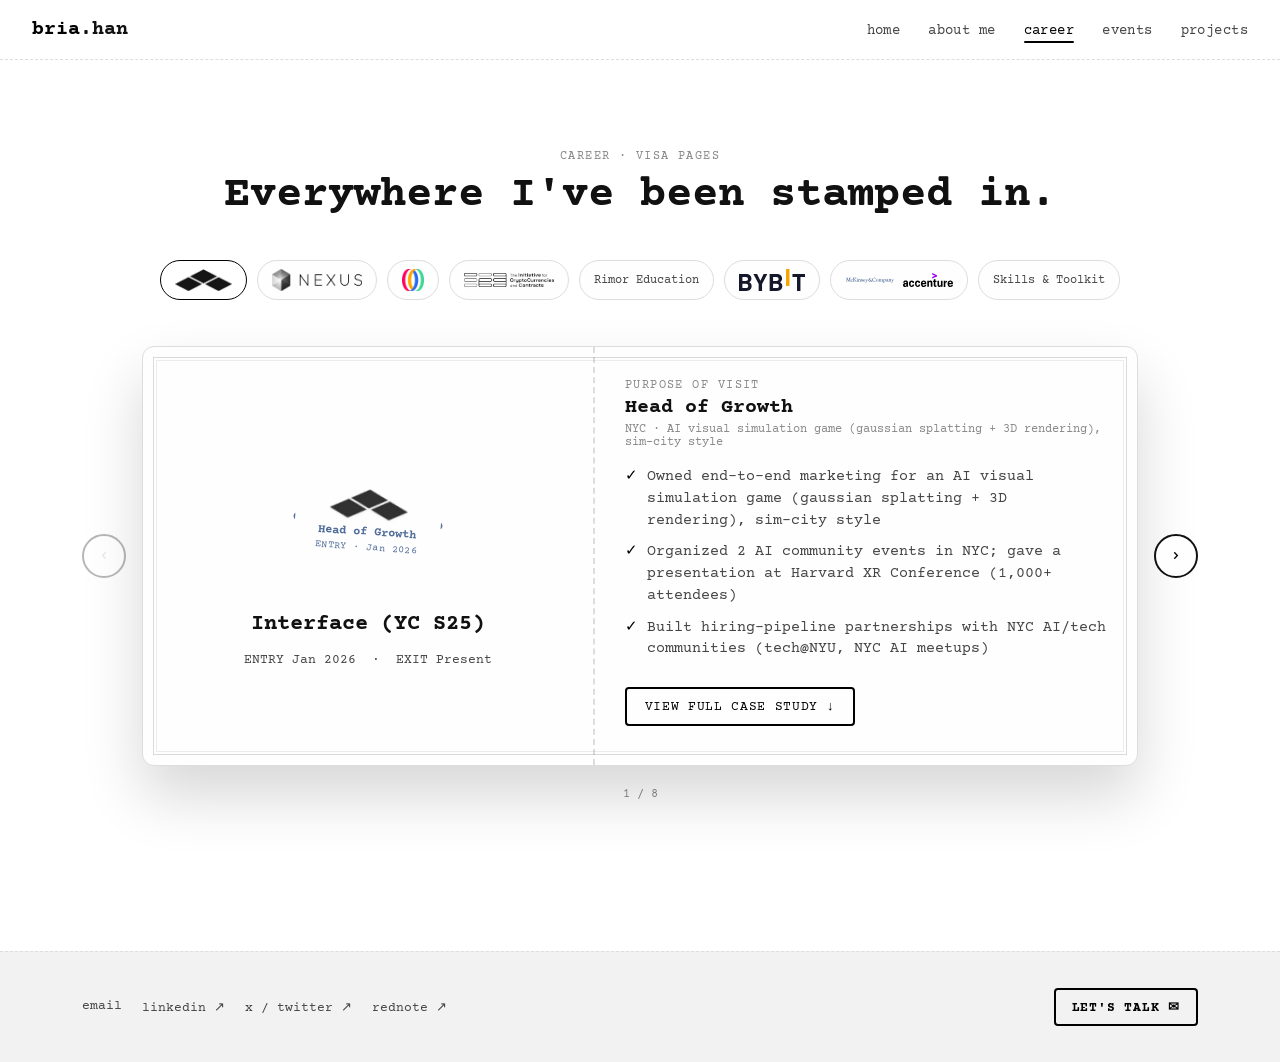
==== career.html @ 009199d5 "Reframe vibe-coding sentence on about-me page to sound more confident with AI" ====
<!doctype html>
<html lang="en">
<head>
<meta charset="UTF-8">
<meta name="viewport" content="width=device-width, initial-scale=1">
<title>Career — Bria Han</title>
<meta name="description" content="Every role, stamped like a visa page — flip through it like a real passport.">
<link rel="stylesheet" href="css/style.css?v=1786649597">
<link rel="stylesheet" href="css/career.css?v=1786649597">
</head>
<body>

<nav class="site-nav">
  <a href="index.html" class="logo">bria<span>.han</span></a>
  <button class="nav-toggle" aria-label="Toggle navigation" aria-expanded="false">☰ menu</button>
  <ul class="nav-links">
    <li><a href="index.html">home</a></li>
    <li><a href="life.html">about me</a></li>
    <li><a href="career.html" class="active">career</a></li>
    <li><a href="events.html">events</a></li>
    <li><a href="projects.html">projects</a></li>
  </ul>
</nav>

<main>
  <section>
    <div class="wrap">
      <div class="visa-header" data-reveal>
        <div class="label">career · visa pages</div>
        <h1>Everywhere I've been stamped in.</h1>
      </div>

      <div class="visa-toc" id="visaToc" data-reveal></div>

      <div class="visa-book" data-reveal>
        <button class="visa-arrow" id="prevBtn" aria-label="Previous role">‹</button>
        <div class="book-stage" id="bookStage">
          <div class="visa-spread passport-paper" id="visaSpread"></div>
        </div>
        <button class="visa-arrow" id="nextBtn" aria-label="Next role">›</button>
      </div>

      <div class="visa-progress" id="visaProgress"></div>
    </div>
  </section>
</main>

<footer class="site-footer" id="contact">
  <div class="footer-inner">
    <div class="footer-links">
      <a href="mailto:briahan12@gmail.com">email</a>
      <a href="https://www.linkedin.com/in/jia-bria-h-29113a12a/" target="_blank" rel="noopener">linkedin ↗</a>
      <a href="https://x.com/briwhoze" target="_blank" rel="noopener">x / twitter ↗</a>
      <a href="https://xhslink.cn/m/ABX12x1BnRb" target="_blank" rel="noopener">rednote ↗</a>
    </div>
    <a class="footer-cta" href="mailto:briahan12@gmail.com">let's talk ✉</a>
  </div>
</footer>

<script src="js/main.js?v=1786649597"></script>
<script src="js/career.js?v=1786649597"></script>
</body>
</html>
---- css/style.css ----
/* =========================================================
   PASSPORT PORTFOLIO — SHARED STYLES
   ========================================================= */

@import url('https://fonts.googleapis.com/css2?family=Courier+Prime:ital,wght@0,400;0,700;1,400&family=Caveat:wght@500;600;700&display=swap');

:root{
  --paper:        #ffffff;
  --paper-dark:   #f2f2f2;
  --paper-card:   #fefefe;
  --ink:          #111111;
  --ink-soft:     #444444;
  --muted:        #888888;
  --line:         #dddddd;

  --stamp-blue:   #000000;
  --stamp-green:  #000000;
  --stamp-red:    #000000;
  --stamp-mustard:#000000;

  /* stamp-only accent colors (passport stamps keep color; UI chrome stays b/w) */
  --stampc-blue:    #3a5a8c;
  --stampc-green:   #4f7a5c;
  --stampc-red:     #b5523a;
  --stampc-mustard: #b48a2e;
  --stampc-purple:  #6b4f8c;
  --stampc-teal:    #3a7a7a;
  --stampc-babyblue: #6fa8d8;
  --stampc-pink:      #d97fa3;

  --radius-sm: 6px;
  --radius-md: 12px;

  --font-display: 'Courier Prime', 'Courier New', Courier, monospace;
  --font-hand:    'Caveat', cursive;
  --font-mono:    'Courier Prime', 'Courier New', Courier, monospace;
  --font-body:    'Courier Prime', 'Courier New', Courier, monospace;
}

*, *::before, *::after{ box-sizing: border-box; }
html{ scroll-behavior: smooth; }

body{
  margin: 0;
  font-family: var(--font-body);
  color: var(--ink);
  background-color: var(--paper);
  -webkit-font-smoothing: antialiased;
  overflow-x: hidden;
}

img{ max-width: 100%; display:block; }
a{ color: inherit; text-decoration: none; }
button{ font-family: inherit; cursor: pointer; }

.wrap{
  max-width: 1180px;
  margin: 0 auto;
  padding: 0 32px;
}

/* ---------- headings / type helpers ---------- */
h1, h2, h3{ font-family: var(--font-display); margin: 0; }
.hand{ font-family: var(--font-mono); }
.mono{ font-family: var(--font-mono); letter-spacing: .02em; }
.label{
  font-family: var(--font-mono);
  font-size: 12px;
  letter-spacing: .12em;
  text-transform: uppercase;
  color: var(--muted);
}

/* ---------- NAV ---------- */
.site-nav{
  position: sticky;
  top: 0;
  z-index: 50;
  display: flex;
  align-items: center;
  justify-content: space-between;
  padding: 18px 32px;
  background: rgba(255,255,255,0.88);
  backdrop-filter: blur(6px);
  border-bottom: 1px dashed var(--line);
}
.site-nav .logo{
  font-family: var(--font-display);
  font-weight: 700;
  font-size: 20px;
  color: var(--stamp-green);
}
.site-nav .logo span{ color: var(--ink); }
.nav-links{
  display: flex;
  gap: 28px;
  list-style: none;
  margin: 0; padding: 0;
}
.nav-links a{
  font-family: var(--font-mono);
  font-size: 14px;
  letter-spacing: .03em;
  color: var(--ink-soft);
  position: relative;
  transition: color .2s ease;
}
.nav-links a:hover, .nav-links a.active{ color: var(--stamp-red); }
.nav-links a.active::after{
  content: '';
  position: absolute;
  left: 0; right: 0; bottom: -4px;
  height: 2px;
  background: var(--stamp-red);
  border-radius: 2px;
}
.nav-toggle{ display:none; }

@media (max-width: 720px){
  .nav-links{
    position: fixed;
    inset: 62px 0 auto 0;
    background: var(--paper);
    flex-direction: column;
    padding: 18px 32px 26px;
    border-bottom: 1px dashed var(--line);
    display: none;
    gap: 14px;
  }
  .nav-links.open{ display: flex; }
  .nav-toggle{
    display: block;
    background: none;
    border: 1px solid var(--ink);
    border-radius: var(--radius-sm);
    padding: 6px 10px;
    font-family: var(--font-mono);
  }
}

/* ---------- STAMP component ---------- */
.stamp{
  position: relative;
  display: flex;
  flex-direction: column;
  align-items: center;
  justify-content: center;
  text-align: center;
  padding: 14px 10px;
  border: 2px solid var(--c, var(--stamp-blue));
  color: var(--c, var(--stamp-blue));
  opacity: .88;
  background: transparent;
  transition: transform .25s ease, opacity .25s ease;
  user-select: none;
}
.stamp:hover{ transform: rotate(0deg) scale(1.05); opacity: 1; }
.stamp .stamp-title{ font-family: var(--font-mono); font-weight:700; font-size: 12px; line-height:1.25; word-break: break-word; max-width: 92%; }
.stamp .stamp-sub{ font-family: var(--font-mono); font-size: 10px; margin-top:2px; letter-spacing:.04em; }
.stamp .stamp-icon{ font-size: 20px; margin-bottom: 4px; }
.stamp .stamp-icon-img{
  width: 60px;
  height: 60px;
  object-fit: cover;
  border-radius: 50%;
  margin-bottom: 5px;
  box-shadow: 0 2px 5px rgba(0,0,0,0.2);
}
.stamp--tri .stamp-icon-img{ width: 46px; height: 46px; margin-bottom: 3px; }

/* stamps carrying a real photo icon read fine without the passport-stamp
   border/ring, so drop the frame for just those */
.stamp:has(.stamp-icon-img){
  border-color: transparent;
}

.stamp--circle{ width: 128px; height: 128px; border-radius: 50%; border-style: double; border-width: 4px; }
.stamp--hex{
  width: 140px; height: 130px;
  clip-path: polygon(25% 3%, 75% 3%, 100% 50%, 75% 97%, 25% 97%, 0% 50%);
  border-style: dashed;
}
.stamp--tri{
  width: 150px; height: 140px;
  clip-path: polygon(50% 4%, 96% 92%, 4% 92%);
  border-style: solid;
  padding-top: 34px;
}
.stamp--rect{
  width: 150px; height: 96px;
  border-radius: 4px;
  border-style: dotted;
  border-width: 3px;
}

.rot-1{ transform: rotate(-6deg); }
.rot-2{ transform: rotate(4deg); }
.rot-3{ transform: rotate(-2deg); }
.rot-4{ transform: rotate(7deg); }
.rot-5{ transform: rotate(-9deg); }

/* ---------- authentic passport-paper texture (shared by career + about) ---------- */
.passport-paper{
  position: relative;
  background-color: var(--paper-card);
  background-image:
    repeating-linear-gradient(115deg, rgba(0,0,0,0.035) 0px, rgba(0,0,0,0.035) 1px, transparent 1px, transparent 6px),
    repeating-linear-gradient(25deg, rgba(0,0,0,0.03) 0px, rgba(0,0,0,0.03) 1px, transparent 1px, transparent 6px);
}
.passport-paper::before{
  content: '';
  position: absolute;
  inset: 10px;
  border: 1px solid rgba(0,0,0,0.14);
  pointer-events: none;
}
.passport-paper::after{
  content: '';
  position: absolute;
  inset: 13px;
  border: 1px solid rgba(0,0,0,0.07);
  pointer-events: none;
}

/* ---------- card / tilt utility ---------- */
.tilt-card{
  background: var(--paper-card);
  border: 1px solid var(--line);
  box-shadow: 0 6px 18px rgba(0,0,0,0.08);
  transition: transform .25s ease, box-shadow .25s ease;
}
.tilt-card:hover{
  transform: translateY(-6px) rotate(0deg) !important;
  box-shadow: 0 16px 30px rgba(0,0,0,0.16);
  z-index: 5;
}

/* ---------- section rhythm ---------- */
section{ padding: 90px 0; }
.section-head{ text-align:center; margin-bottom: 54px; }
.section-head .label{ margin-bottom: 8px; }
.section-head h2{ font-size: clamp(28px, 4vw, 42px); }

/* ---------- SIMPLE SIGNATURE FOOTER ---------- */
.site-footer{
  margin-top: 60px;
  border-top: 1px dashed var(--line);
  background: var(--paper-dark);
}
.footer-inner{
  display: flex;
  flex-wrap: wrap;
  align-items: center;
  justify-content: space-between;
  gap: 18px;
  padding: 36px 32px;
  max-width: 1180px;
  margin: 0 auto;
}
.footer-links{ display:flex; gap: 20px; flex-wrap: wrap; }
.footer-links a{
  font-family: var(--font-mono);
  font-size: 13px;
  color: var(--ink-soft);
  border-bottom: 1px solid transparent;
  transition: border-color .2s ease, color .2s ease;
}
.footer-links a:hover{ color: var(--stamp-red); border-color: var(--stamp-red); }
.footer-cta{
  font-family: var(--font-mono);
  font-weight: 700;
  font-size: 13px;
  letter-spacing: .06em;
  text-transform: uppercase;
  color: var(--stamp-red);
  border: 2px solid var(--stamp-red);
  padding: 9px 16px;
  border-radius: 4px;
  transition: background .2s ease, color .2s ease;
}
.footer-cta:hover{ background: var(--stamp-red); color: var(--paper); }
.footer-signoff{
  text-align:center;
  font-family: var(--font-mono);
  font-size: 13px;
  color: var(--ink-soft);
  padding: 4px 0 28px;
}

/* ---------- perforated divider ---------- */
.perf-divider{
  height: 0;
  border-top: 2px dashed var(--line);
  margin: 0 32px;
}

/* ---------- utility ---------- */
.btn{
  display: inline-flex;
  align-items: center;
  gap: 8px;
  font-family: var(--font-mono);
  font-size: 13px;
  letter-spacing: .05em;
  text-transform: uppercase;
  border: 2px solid var(--ink);
  padding: 10px 18px;
  border-radius: 4px;
  background: transparent;
  transition: all .2s ease;
}
.btn:hover{ background: var(--ink); color: var(--paper); }
.btn--accent{ border-color: var(--stamp-red); color: var(--stamp-red); }
.btn--accent:hover{ background: var(--stamp-red); color: var(--paper); }

[data-reveal]{
  opacity: 0;
  transform: translateY(18px);
  transition: opacity .6s ease, transform .6s ease;
}
[data-reveal].is-visible{ opacity: 1; transform: translateY(0); }

.visually-hidden{
  position:absolute; width:1px; height:1px; overflow:hidden;
  clip:rect(0 0 0 0); white-space:nowrap;
}
---- css/career.css ----
/* ===================== CAREER / VISA PAGES ===================== */

.visa-header{ text-align:center; margin-bottom: 40px; }
.visa-header .label{ margin-bottom: 8px; }
.visa-header h1{ font-size: clamp(28px, 4.4vw, 44px); margin-bottom: 18px; }

.visa-toc{
  display:flex;
  flex-wrap: wrap;
  gap: 10px;
  justify-content:center;
  margin-bottom: 46px;
}
.visa-toc button{
  font-family: var(--font-mono);
  font-size: 12px;
  padding: 8px 14px;
  min-height: 40px;
  border-radius: 20px;
  border: 1.5px solid var(--line);
  background: var(--paper-card);
  color: var(--ink-soft);
  transition: all .2s ease;
  display: flex;
  align-items: center;
  justify-content: center;
}
.visa-toc button.active{
  border-color: var(--stamp-red);
  color: var(--stamp-red);
  background: #fff;
}
.toc-logo{ max-height: 22px; max-width: 90px; object-fit: contain; }
.toc-logo-pair{ display: flex; align-items: center; gap: 8px; }
.toc-logo-pair img{ max-height: 18px; max-width: 50px; object-fit: contain; }

.visa-book{
  display:flex;
  align-items:stretch;
  gap: 16px;
}
.visa-arrow{
  flex: none;
  width: 44px; height: 44px;
  align-self: center;
  border-radius: 50%;
  border: 2px solid var(--ink);
  background: var(--paper-card);
  font-size: 20px;
  display:flex; align-items:center; justify-content:center;
  transition: transform .15s ease, background .15s ease;
  z-index: 20;
}
.visa-arrow:hover{ background: var(--ink); color: var(--paper); }
.visa-arrow:disabled{ opacity: .3; pointer-events:none; }

/* the stage establishes the 3D space; spread + flip-leaf are stacked inside it */
.book-stage{
  flex: 1;
  position: relative;
  min-height: 420px;
  perspective: 2000px;
}

.visa-spread,
.flip-leaf{
  display: grid;
  grid-template-columns: 1fr 1.2fr;
  min-height: 420px;
  background: var(--paper-card);
  border: 1px solid var(--line);
  border-radius: var(--radius-md);
  box-shadow: 0 30px 60px rgba(0,0,0,0.16);
  overflow: hidden;
}
.visa-spread{
  position: relative; width: 100%; height: 100%;
  transition: transform .18s ease-out;
  will-change: transform;
}
.book-stage{ cursor: pointer; }
.book-stage.at-left-edge{ cursor: w-resize; }
.book-stage.at-right-edge{ cursor: e-resize; }

.flip-leaf{
  position: absolute;
  inset: 0;
  z-index: 15;
  transform-origin: left center;
  backface-visibility: hidden;
  pointer-events: none;
  will-change: transform, opacity;
}
.flip-leaf.flip-next{ animation: flipNext .62s cubic-bezier(.45,.05,.35,1) forwards; }
.flip-leaf.flip-prev{ animation: flipPrev .62s cubic-bezier(.45,.05,.35,1) forwards; }
@keyframes flipNext{
  0%{ transform: rotateY(0deg); box-shadow: 0 30px 60px rgba(0,0,0,0.16); }
  60%{ box-shadow: -20px 20px 50px rgba(0,0,0,0.3); }
  100%{ transform: rotateY(-178deg); }
}
@keyframes flipPrev{
  0%{ transform: rotateY(0deg); box-shadow: 0 30px 60px rgba(0,0,0,0.16); }
  60%{ box-shadow: 20px 20px 50px rgba(0,0,0,0.3); }
  100%{ transform: rotateY(178deg); }
}
@media (prefers-reduced-motion: reduce){
  .flip-leaf.flip-next, .flip-leaf.flip-prev{ animation-duration: .01s; }
}

.visa-page{ padding: 32px 30px; }
.visa-page--stamp{
  border-right: 2px dashed var(--line);
  display:flex; flex-direction:column; align-items:center; justify-content:center; text-align:center;
  gap: 16px;
}
.visa-page--stamp .stamp{ width:150px; height:150px; }
.stamp-logo{
  max-width: 62%;
  max-height: 42px;
  object-fit: contain;
  margin-bottom: 6px;
  filter: drop-shadow(0 1px 1px rgba(0,0,0,0.06));
}
.stamp-logo-pair{ display:flex; align-items:center; gap: 8px; margin-bottom: 6px; }
.stamp-logo-pair img{ max-width: 40px; max-height: 30px; object-fit: contain; }
.visa-page--stamp .visa-dates{ font-family: var(--font-mono); font-size: 13px; color: var(--ink-soft); }
.visa-page--stamp .visa-company{ font-family: var(--font-display); font-weight:700; font-size: 22px; }

.visa-page--detail .label{ margin-bottom: 4px; }
.visa-page--detail .visa-role{ font-size: 20px; font-family: var(--font-display); font-weight: 600; margin-bottom: 4px; }
.visa-sub-purpose{ font-family: var(--font-mono); font-size: 12px; color: var(--muted); margin-bottom: 18px; }
.visa-endorsements{ list-style:none; margin: 0 0 22px; padding: 0; display:flex; flex-direction:column; gap: 10px; }
.visa-endorsements li{
  font-size: 14.5px;
  color: var(--ink-soft);
  padding-left: 22px;
  position: relative;
  line-height:1.5;
}
.visa-endorsements li::before{
  content: '✓';
  position:absolute; left:0; top:0;
  color: var(--stamp-green);
  font-family: var(--font-mono);
}

.case-toggle{ margin-top: 4px; }

.case-study{
  max-height: 0;
  overflow: hidden;
  transition: max-height .45s ease;
}
.case-study.open{ max-height: 900px; }
.case-study-inner{ padding-top: 20px; border-top: 1px dashed var(--line); margin-top: 20px; display:grid; gap:14px; }
.case-block .label{ margin-bottom:4px; }
.case-block p{ margin: 0; font-size: 14.5px; line-height:1.6; color: var(--ink-soft); }

.visa-progress{
  text-align:center;
  margin-top: 22px;
  font-family: var(--font-mono);
  font-size: 12px;
  color: var(--muted);
}

@media (max-width: 760px){
  .visa-spread, .flip-leaf{ grid-template-columns: 1fr; }
  .visa-page--stamp{ border-right:none; border-bottom: 2px dashed var(--line); padding: 26px 24px; }
  .visa-book{ gap: 8px; }
  .visa-arrow{ width: 36px; height:36px; }
}

/* ---- skills spread (merged from the old standalone skills page) ---- */
.visa-page--skills{ display:flex; flex-direction:column; gap: 22px; }
.skills-funnel{ display:flex; flex-direction:column; gap: 8px; }
.skills-row{ display:flex; align-items:center; gap: 12px; }
.skills-row .sk-label{
  flex: none; width: 92px;
  font-family: var(--font-mono); font-size: 10px; font-weight:700;
  color: var(--paper); text-align:center;
  padding: 6px 4px; border-radius: 3px;
  text-transform: uppercase; letter-spacing: .04em;
}
.skills-row .sk-tags{ display:flex; flex-wrap:wrap; gap: 6px; }
.skills-row .sk-tags span{
  font-family: var(--font-mono); font-size: 10.5px; color: var(--ink-soft);
  border: 1px solid var(--line); background: var(--paper); border-radius: 14px;
  padding: 3px 9px;
}
.skills-tools{ display:flex; flex-wrap:wrap; gap: 8px; }
.skills-tools span{
  font-family: var(--font-mono); font-size: 11px; color: var(--ink);
  border: 1.5px solid var(--ink); border-radius: 5px; padding: 5px 11px;
}
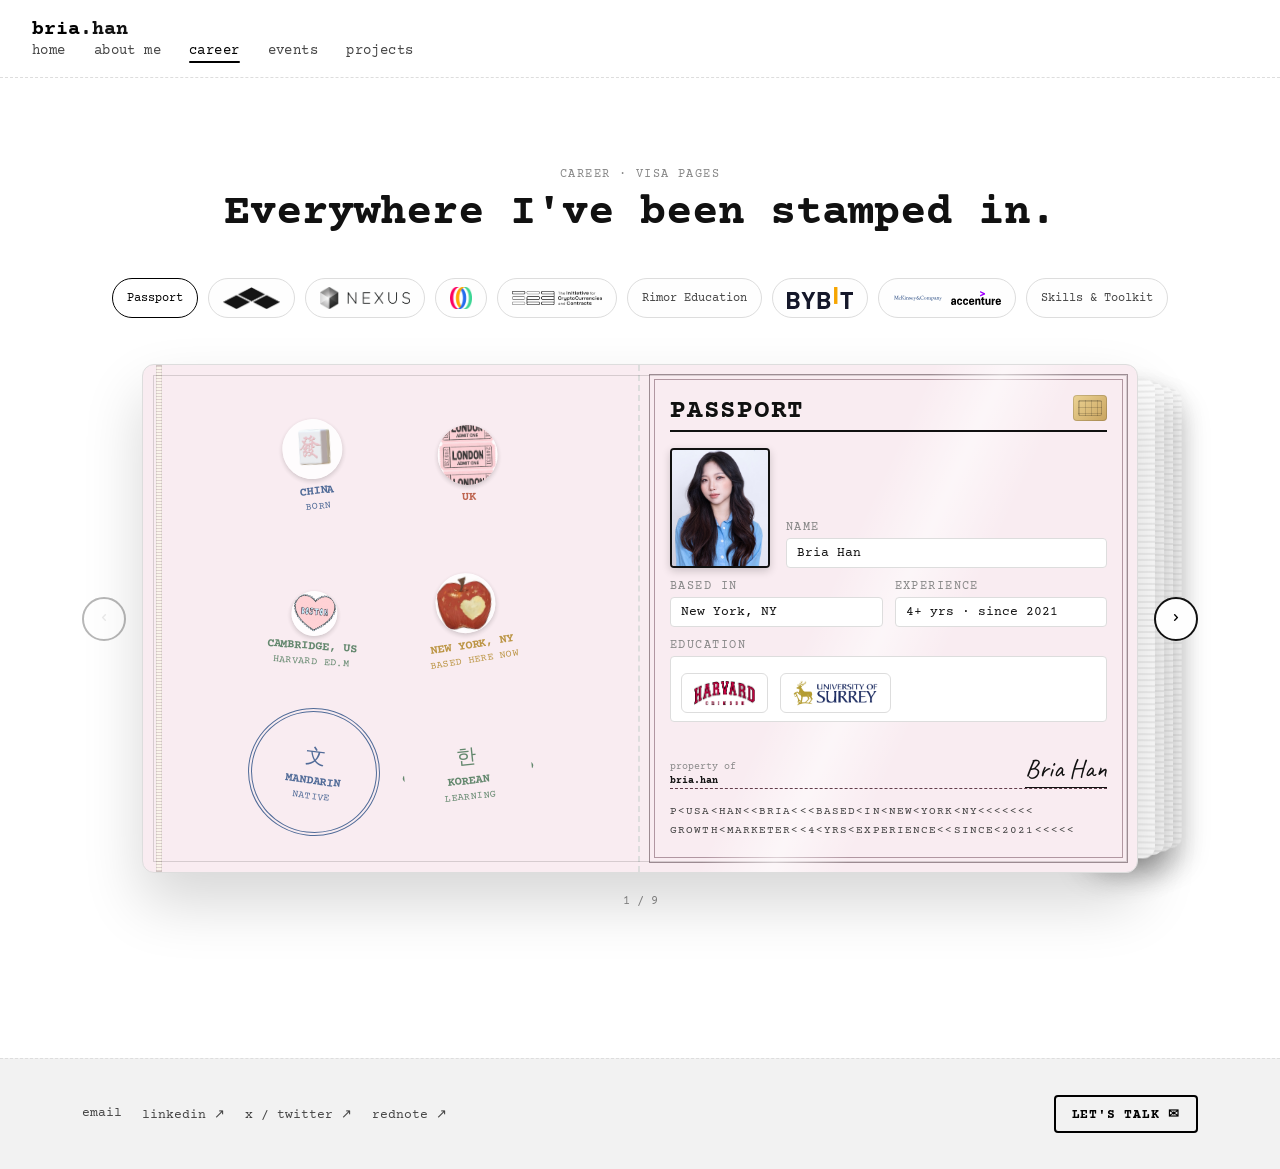
==== commit 4c54c87b: "Rework career page: new pink passport as book page 1, GSAP-driven page flip with peeking page-stack," ====
--- a/career.html
+++ b/career.html
@@ -5,12 +5,13 @@
 <meta name="viewport" content="width=device-width, initial-scale=1">
 <title>Career — Bria Han</title>
 <meta name="description" content="Every role, stamped like a visa page — flip through it like a real passport.">
-<link rel="stylesheet" href="css/style.css?v=1786649597">
-<link rel="stylesheet" href="css/career.css?v=1786649597">
+<link rel="stylesheet" href="css/style.css?v=1788331690">
+<link rel="stylesheet" href="css/career.css?v=1788406706">
 </head>
 <body>
 
 <nav class="site-nav">
+<div class="nav-inner">
   <a href="index.html" class="logo">bria<span>.han</span></a>
   <button class="nav-toggle" aria-label="Toggle navigation" aria-expanded="false">☰ menu</button>
   <ul class="nav-links">
@@ -20,6 +21,7 @@
     <li><a href="events.html">events</a></li>
     <li><a href="projects.html">projects</a></li>
   </ul>
+</div>
 </nav>
 
 <main>
@@ -35,6 +37,8 @@
       <div class="visa-book" data-reveal>
         <button class="visa-arrow" id="prevBtn" aria-label="Previous role">‹</button>
         <div class="book-stage" id="bookStage">
+          <div class="book-stack book-stack--left" id="bookStackLeft" aria-hidden="true"></div>
+          <div class="book-stack book-stack--right" id="bookStackRight" aria-hidden="true"></div>
           <div class="visa-spread passport-paper" id="visaSpread"></div>
         </div>
         <button class="visa-arrow" id="nextBtn" aria-label="Next role">›</button>
@@ -57,7 +61,8 @@
   </div>
 </footer>
 
-<script src="js/main.js?v=1786649597"></script>
-<script src="js/career.js?v=1786649597"></script>
+<script src="https://cdn.jsdelivr.net/npm/gsap@3/dist/gsap.min.js"></script>
+<script src="js/main.js?v=1788331690"></script>
+<script src="js/career.js?v=1788406557"></script>
 </body>
 </html>
--- a/css/career.css
+++ b/css/career.css
@@ -62,8 +62,48 @@
   perspective: 2000px;
 }
 
+/* the rest of the book — pages you've already read (left) and pages still
+   to come (right), each just barely peeking out from behind the open
+   spread, fanned back into the distance. Click one to jump straight to it. */
+.book-stack{
+  position: absolute;
+  top: 3%;
+  bottom: 3%;
+  width: 70px;
+  transform-style: preserve-3d;
+  pointer-events: none;
+}
+.book-stack--right{ right: -16px; }
+.book-stack--left{ left: -16px; }
+.book-stack-page{
+  position: absolute;
+  inset: 0;
+  border-radius: var(--radius-md);
+  background:
+    repeating-linear-gradient(180deg, rgba(0,0,0,0.06) 0 2px, transparent 2px 6px),
+    var(--paper-card);
+  box-shadow: 0 16px 32px rgba(0,0,0,0.16);
+  pointer-events: auto;
+  cursor: pointer;
+  transition: transform .3s ease;
+}
+.book-stack--right .book-stack-page{
+  border-left: 5px solid var(--c, var(--line));
+  transform: translateX(calc(var(--i) * 17px)) translateZ(calc(var(--i) * -30px)) rotateY(-9deg);
+}
+.book-stack--left .book-stack-page{
+  border-right: 5px solid var(--c, var(--line));
+  transform: translateX(calc(var(--i) * -17px)) translateZ(calc(var(--i) * -30px)) rotateY(9deg);
+}
+.book-stack--right .book-stack-page:hover{ transform: translateX(calc(var(--i) * 17px + 6px)) translateZ(calc(var(--i) * -30px)) rotateY(-13deg); }
+.book-stack--left .book-stack-page:hover{ transform: translateX(calc(var(--i) * -17px - 6px)) translateZ(calc(var(--i) * -30px)) rotateY(13deg); }
+@media (max-width: 760px){
+  .book-stack{ display: none; }
+}
+
 .visa-spread,
 .flip-leaf{
+  position: relative;
   display: grid;
   grid-template-columns: 1fr 1.2fr;
   min-height: 420px;
@@ -73,6 +113,16 @@
   box-shadow: 0 30px 60px rgba(0,0,0,0.16);
   overflow: hidden;
 }
+/* the fore-edge — a sliver of many thin bound pages, the detail that
+   sells "this is one page of a whole book," not a single flat card */
+.visa-spread::after{
+  content: '';
+  position: absolute;
+  right: 0; top: 0; bottom: 0;
+  width: 6px;
+  background: repeating-linear-gradient(180deg, rgba(120,100,70,0.2) 0 1.5px, rgba(250,245,235,0.95) 1.5px 3px);
+  pointer-events: none;
+}
 .visa-spread{
   position: relative; width: 100%; height: 100%;
   transition: transform .18s ease-out;
@@ -86,25 +136,42 @@
   position: absolute;
   inset: 0;
   z-index: 15;
-  transform-origin: left center;
+  /* pivot at the spine (the boundary between the 1fr/1.2fr page columns),
+     not the outer edge — a real page turns from the binding, not the cover edge */
+  transform-origin: 45.45% center;
+  transform-style: preserve-3d;
   backface-visibility: hidden;
   pointer-events: none;
-  will-change: transform, opacity;
-}
-.flip-leaf.flip-next{ animation: flipNext .62s cubic-bezier(.45,.05,.35,1) forwards; }
-.flip-leaf.flip-prev{ animation: flipPrev .62s cubic-bezier(.45,.05,.35,1) forwards; }
-@keyframes flipNext{
-  0%{ transform: rotateY(0deg); box-shadow: 0 30px 60px rgba(0,0,0,0.16); }
-  60%{ box-shadow: -20px 20px 50px rgba(0,0,0,0.3); }
-  100%{ transform: rotateY(-178deg); }
-}
-@keyframes flipPrev{
-  0%{ transform: rotateY(0deg); box-shadow: 0 30px 60px rgba(0,0,0,0.16); }
-  60%{ box-shadow: 20px 20px 50px rgba(0,0,0,0.3); }
-  100%{ transform: rotateY(178deg); }
-}
-@media (prefers-reduced-motion: reduce){
-  .flip-leaf.flip-next, .flip-leaf.flip-prev{ animation-duration: .01s; }
+  will-change: transform, box-shadow;
+  box-shadow: 0 30px 60px rgba(0,0,0,0.16);
+}
+/* a soft shading overlay GSAP fades in/out over the course of the flip —
+   the "light catching the paper as it curls" cue, timed against the actual
+   rotation progress rather than a fixed-duration CSS keyframe. A real
+   element (not ::after) since GSAP can't animate pseudo-elements directly. */
+.flip-leaf-glow{
+  position: absolute;
+  inset: 0;
+  pointer-events: none;
+  opacity: 0;
+}
+.flip-leaf-glow--next{
+  background: linear-gradient(90deg, transparent 20%, rgba(0,0,0,0.4) 55%, rgba(255,255,255,0.25) 75%, transparent 100%);
+}
+.flip-leaf-glow--prev{
+  background: linear-gradient(270deg, transparent 20%, rgba(0,0,0,0.4) 55%, rgba(255,255,255,0.25) 75%, transparent 100%);
+}
+/* the blank back of the page — pre-rotated 180°, so it only becomes visible
+   once the leaf has turned past vertical, instead of the page just vanishing
+   mid-flip (backface-visibility:hidden on the front content above) */
+.flip-leaf-back{
+  position: absolute;
+  inset: 0;
+  background: var(--paper-card);
+  border-radius: var(--radius-md);
+  box-shadow: inset 0 0 0 1px var(--line);
+  backface-visibility: hidden;
+  transform: rotateY(180deg);
 }
 
 .visa-page{ padding: 32px 30px; }
@@ -125,6 +192,184 @@
 .stamp-logo-pair img{ max-width: 40px; max-height: 30px; object-fit: contain; }
 .visa-page--stamp .visa-dates{ font-family: var(--font-mono); font-size: 13px; color: var(--ink-soft); }
 .visa-page--stamp .visa-company{ font-family: var(--font-display); font-weight:700; font-size: 22px; }
+
+/* ---------- page 1: the passport bio-data spread, pink paper ---------- */
+.visa-spread.is-passport-page,
+.flip-leaf.is-passport-page{
+  background-color: color-mix(in srgb, var(--stampc-pink) 14%, var(--paper-card));
+  /* a real passport's two facing leaves are the same physical size — the
+     1fr/1.2fr split elsewhere is tuned for text-heavy role pages, not this one */
+  grid-template-columns: 1fr 1fr;
+}
+.visa-page--passport-stamps{
+  border-right: 2px dashed var(--line);
+  display: flex; flex-wrap: wrap; align-items: center; justify-content: center;
+  gap: 18px 22px;
+}
+.visa-page--passport-stamps .stamp{ width: 132px; height: 128px; }
+
+.visa-page--passport-id{
+  position: relative;
+  display: flex;
+  flex-direction: column;
+  overflow: hidden;
+  isolation: isolate;
+}
+/* fine security-print dot pattern — the "this is an official document" cue */
+.visa-page--passport-id::before{
+  content: '';
+  position: absolute;
+  inset: 14px;
+  border: 1px solid color-mix(in srgb, var(--stampc-pink) 45%, var(--ink));
+  outline: 1px solid color-mix(in srgb, var(--stampc-pink) 25%, var(--ink));
+  outline-offset: 4px;
+  background-image: radial-gradient(color-mix(in srgb, var(--stampc-pink) 35%, var(--ink)) .5px, transparent .5px);
+  background-size: 8px 8px;
+  background-position: -4px -4px;
+  opacity: .5;
+  pointer-events: none;
+  z-index: -1;
+}
+/* a laminate sheen sweeping across the page, like light catching plastic */
+.visa-page--passport-id::after{
+  content: '';
+  position: absolute;
+  inset: 0;
+  background: linear-gradient(115deg, transparent 40%, rgba(255,255,255,0.55) 50%, transparent 60%);
+  pointer-events: none;
+  z-index: -1;
+}
+.passport-chip{
+  position: absolute;
+  top: 30px; right: 30px;
+  width: 34px; height: 26px;
+  border-radius: 4px;
+  background: linear-gradient(135deg, #ecd394 0%, #c9a45f 100%);
+  box-shadow: inset 0 0 0 1px rgba(0,0,0,0.15);
+}
+.passport-chip::before{
+  content: '';
+  position: absolute;
+  inset: 5px;
+  border: 1px solid rgba(0,0,0,0.2);
+  border-radius: 2px;
+  background-image:
+    linear-gradient(rgba(0,0,0,0.15) 1px, transparent 1px),
+    linear-gradient(90deg, rgba(0,0,0,0.15) 1px, transparent 1px);
+  background-size: 6px 6px;
+}
+.passport-id-title{
+  font-family: var(--font-display);
+  font-weight: 800;
+  font-size: 26px;
+  letter-spacing: .03em;
+  text-transform: uppercase;
+  text-shadow: 0 1px 0 rgba(255,255,255,0.6);
+  border-bottom: 2px solid var(--ink);
+  display: inline-block;
+  padding-bottom: 4px;
+  margin-bottom: 16px;
+}
+.passport-id-head{ display: flex; gap: 16px; align-items: flex-start; margin-bottom: 12px; }
+.passport-id-head .passport-field{ flex: 1; margin-bottom: 0; align-self: flex-end; }
+.passport-id-photo{
+  flex: none;
+  width: 100px; height: 120px;
+  border-radius: 4px;
+  border: 2px solid var(--ink);
+  box-shadow: 0 3px 8px rgba(0,0,0,0.18);
+  overflow: hidden;
+}
+.passport-id-photo img{ width: 100%; height: 100%; object-fit: cover; }
+.passport-mrz{
+  margin-top: auto;
+  padding-top: 14px;
+  border-top: 1px dashed color-mix(in srgb, var(--stampc-pink) 40%, var(--ink));
+  font-family: var(--font-mono);
+  font-size: 11px;
+  letter-spacing: .1em;
+  color: var(--ink-soft);
+  line-height: 1.7;
+  word-break: break-all;
+}
+.passport-field{ margin-bottom: 12px; }
+.passport-field .label{ margin-bottom: 4px; }
+.passport-box{
+  background: #fff;
+  border: 1px solid var(--line);
+  border-radius: 4px;
+  padding: 7px 10px;
+  font-family: var(--font-mono);
+  font-size: 13px;
+  color: var(--ink);
+}
+.passport-field-row{ display: flex; gap: 12px; }
+.passport-field-row .passport-field{ flex: 1; margin-bottom: 12px; }
+.passport-box--edu{ padding: 8px 10px; }
+.edu-logos{ display: flex; gap: 12px; margin-top: 8px; flex-wrap: wrap; align-items: center; }
+.edu-logo-item{
+  position: relative;
+  height: 40px;
+  border-radius: 6px;
+  background: #fff;
+  border: 1px solid var(--line);
+  display: flex; align-items: center; justify-content: center;
+  padding: 6px 12px;
+  cursor: default;
+}
+.edu-logo-item img{ height: 100%; width: auto; max-width: 140px; object-fit: contain; display: block; }
+.edu-text-logo{
+  font-family: var(--font-display);
+  font-weight: 800;
+  font-size: 14px;
+  letter-spacing: .02em;
+  white-space: nowrap;
+}
+.edu-degree{
+  position: absolute;
+  bottom: 120%;
+  left: 50%;
+  transform: translateX(-50%) translateY(4px);
+  background: var(--ink);
+  color: var(--paper);
+  font-family: var(--font-mono);
+  font-size: 10.5px;
+  padding: 6px 10px;
+  border-radius: 6px;
+  white-space: nowrap;
+  opacity: 0;
+  pointer-events: none;
+  transition: opacity .2s ease, transform .2s ease;
+  z-index: 5;
+}
+.edu-logo-item:hover .edu-degree{
+  opacity: 1;
+  transform: translateX(-50%) translateY(0);
+}
+.passport-signature-row{
+  margin-top: 18px;
+  display: flex;
+  align-items: flex-end;
+  justify-content: space-between;
+  gap: 16px;
+}
+.passport-property{
+  font-family: var(--font-mono);
+  font-size: 10px;
+  color: var(--muted);
+  line-height: 1.4;
+}
+.passport-property strong{ color: var(--ink); font-family: var(--font-display); }
+.passport-signature{
+  font-family: var(--font-hand);
+  font-size: 26px;
+  color: var(--ink);
+  border-bottom: 1px solid var(--ink);
+  padding-bottom: 2px;
+}
+@media (max-width: 760px){
+  .visa-page--passport-stamps{ border-right: none; border-bottom: 2px dashed var(--line); }
+}
 
 .visa-page--detail .label{ margin-bottom: 4px; }
 .visa-page--detail .visa-role{ font-size: 20px; font-family: var(--font-display); font-weight: 600; margin-bottom: 4px; }
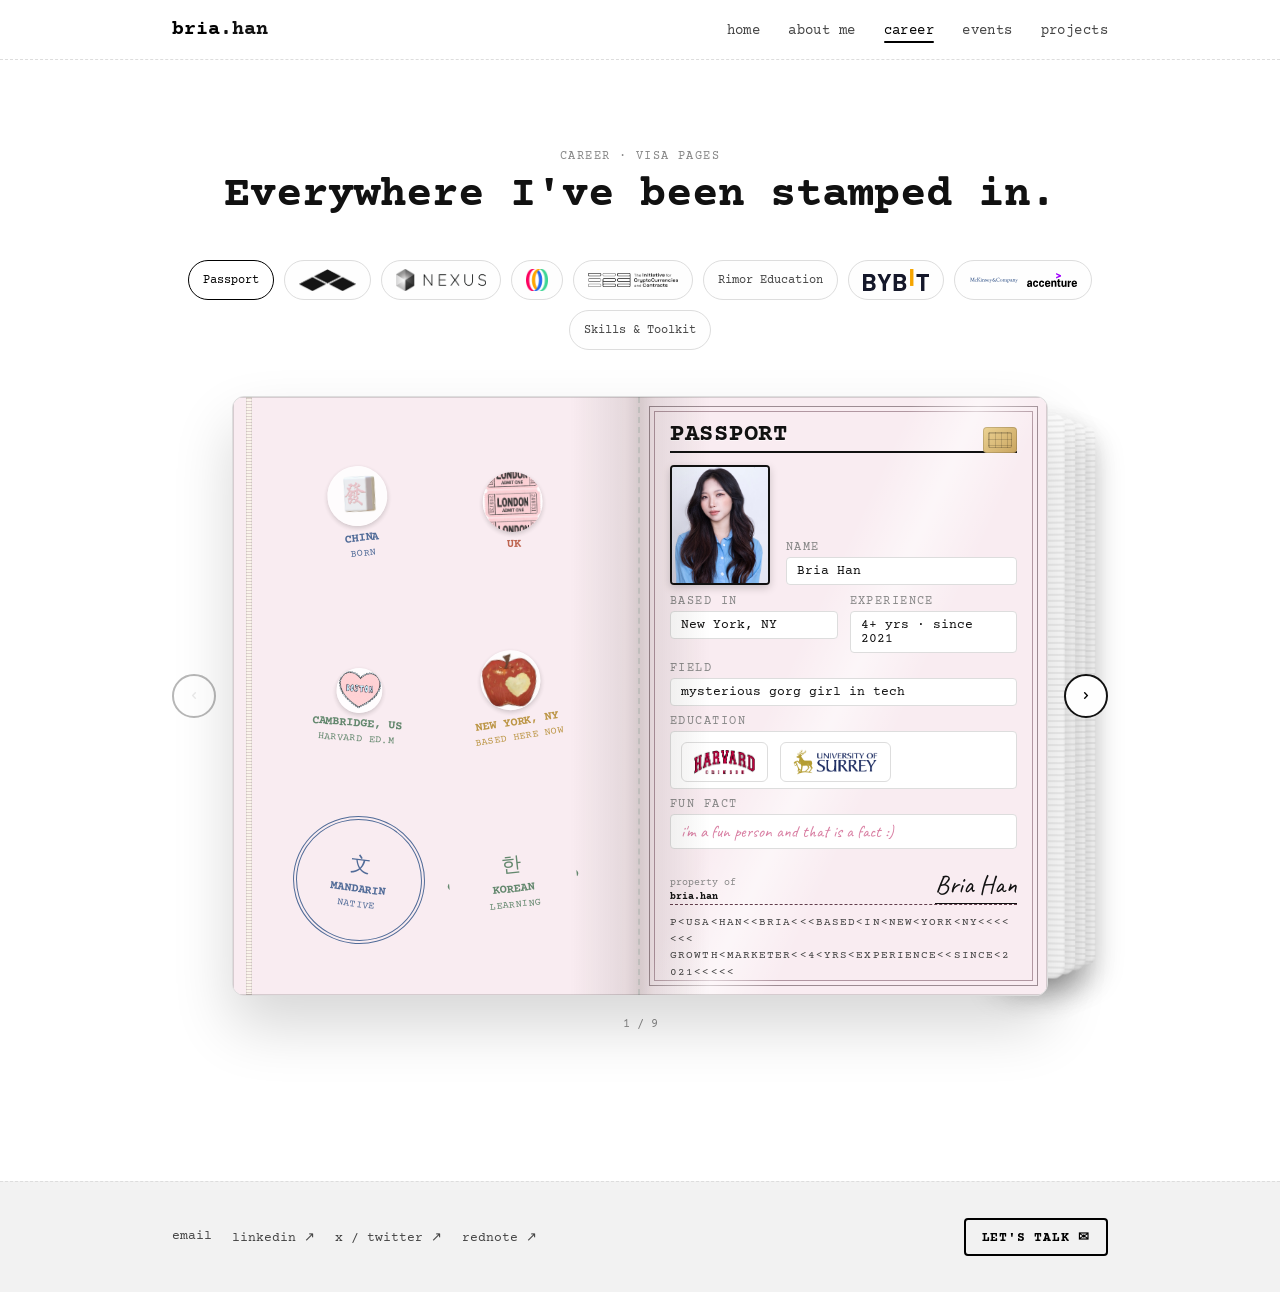
==== commit e529133d: "Consolidate recent site work: passport polish, folder/box/nav cleanup, dead code removal - Career: p" ====
--- a/career.html
+++ b/career.html
@@ -6,7 +6,7 @@
 <title>Career — Bria Han</title>
 <meta name="description" content="Every role, stamped like a visa page — flip through it like a real passport.">
 <link rel="stylesheet" href="css/style.css?v=1788331690">
-<link rel="stylesheet" href="css/career.css?v=1788406706">
+<link rel="stylesheet" href="css/career.css?v=1788986525">
 </head>
 <body>
 
@@ -63,6 +63,6 @@
 
 <script src="https://cdn.jsdelivr.net/npm/gsap@3/dist/gsap.min.js"></script>
 <script src="js/main.js?v=1788331690"></script>
-<script src="js/career.js?v=1788406557"></script>
+<script src="js/career.js?v=1788986160"></script>
 </body>
 </html>
--- a/css/style.css
+++ b/css/style.css
@@ -54,7 +54,7 @@
 button{ font-family: inherit; cursor: pointer; }
 
 .wrap{
-  max-width: 1180px;
+  max-width: 1000px;
   margin: 0 auto;
   padding: 0 32px;
 }
@@ -76,13 +76,20 @@
   position: sticky;
   top: 0;
   z-index: 50;
+  background: rgba(255,255,255,0.88);
+  backdrop-filter: blur(6px);
+  border-bottom: 1px dashed var(--line);
+}
+/* bar itself stays full-bleed; its content lines up with the same
+   centered column as everything else so the nav doesn't read as wider
+   than the page beneath it */
+.nav-inner{
+  max-width: 1000px;
+  margin: 0 auto;
   display: flex;
   align-items: center;
   justify-content: space-between;
   padding: 18px 32px;
-  background: rgba(255,255,255,0.88);
-  backdrop-filter: blur(6px);
-  border-bottom: 1px dashed var(--line);
 }
 .site-nav .logo{
   font-family: var(--font-display);
@@ -153,8 +160,35 @@
   background: transparent;
   transition: transform .25s ease, opacity .25s ease;
   user-select: none;
+  cursor: pointer;
 }
 .stamp:hover{ transform: rotate(0deg) scale(1.05); opacity: 1; }
+
+.stamp-tip{
+  position: absolute;
+  transform: translate(-50%, -100%);
+  background: var(--ink);
+  color: var(--paper);
+  font-family: var(--font-mono);
+  font-size: 12px;
+  line-height: 1.45;
+  padding: 9px 13px;
+  border-radius: 8px;
+  max-width: 220px;
+  text-align: center;
+  z-index: 60;
+  pointer-events: none;
+  box-shadow: 0 10px 24px rgba(0,0,0,0.28);
+}
+.stamp-tip::after{
+  content: '';
+  position: absolute;
+  top: 100%;
+  left: 50%;
+  transform: translateX(-50%);
+  border: 6px solid transparent;
+  border-top-color: var(--ink);
+}
 .stamp .stamp-title{ font-family: var(--font-mono); font-weight:700; font-size: 12px; line-height:1.25; word-break: break-word; max-width: 92%; }
 .stamp .stamp-sub{ font-family: var(--font-mono); font-size: 10px; margin-top:2px; letter-spacing:.04em; }
 .stamp .stamp-icon{ font-size: 20px; margin-bottom: 4px; }
@@ -254,7 +288,7 @@
   justify-content: space-between;
   gap: 18px;
   padding: 36px 32px;
-  max-width: 1180px;
+  max-width: 1000px;
   margin: 0 auto;
 }
 .footer-links{ display:flex; gap: 20px; flex-wrap: wrap; }
--- a/css/career.css
+++ b/css/career.css
@@ -82,7 +82,13 @@
   background:
     repeating-linear-gradient(180deg, rgba(0,0,0,0.06) 0 2px, transparent 2px 6px),
     var(--paper-card);
-  box-shadow: 0 16px 32px rgba(0,0,0,0.16);
+  /* real page-cut edges catch light along the top and sit in shadow along
+     the bottom — without this each sliver reads as a flat swatch, not a
+     stack of actual paper with thickness */
+  box-shadow:
+    0 16px 32px rgba(0,0,0,0.16),
+    inset 0 1px 0 rgba(255,255,255,0.8),
+    inset 0 -3px 4px -2px rgba(0,0,0,0.18);
   pointer-events: auto;
   cursor: pointer;
   transition: transform .3s ease;
@@ -101,21 +107,39 @@
   .book-stack{ display: none; }
 }
 
-.visa-spread,
-.flip-leaf{
+.visa-spread{
   position: relative;
   display: grid;
   grid-template-columns: 1fr 1.2fr;
-  min-height: 420px;
+  /* every real page in a book is the same physical size regardless of how
+     much is printed on it — a fixed height (not min-height) is what makes
+     that true here too. 600px comfortably fits the busiest page (the
+     passport bio-data spread, now carrying a couple of extra fields);
+     shorter pages just carry natural whitespace below their content,
+     exactly like a real page would. */
+  height: 600px;
+  width: 100%;
   background: var(--paper-card);
   border: 1px solid var(--line);
   border-radius: var(--radius-md);
   box-shadow: 0 30px 60px rgba(0,0,0,0.16);
   overflow: hidden;
+  transition: transform .18s ease-out;
+  will-change: transform;
+}
+.visa-page--detail,
+.visa-page--skills,
+.visa-page--passport-id{
+  /* a safety net, not the primary fix — if any single entry's content
+     ever runs long, it scrolls inside its own fixed-size page instead of
+     silently growing the whole book again */
+  max-height: 600px;
+  overflow-y: auto;
 }
 /* the fore-edge — a sliver of many thin bound pages, the detail that
    sells "this is one page of a whole book," not a single flat card */
-.visa-spread::after{
+.visa-spread::after,
+.flip-leaf::after{
   content: '';
   position: absolute;
   right: 0; top: 0; bottom: 0;
@@ -123,27 +147,68 @@
   background: repeating-linear-gradient(180deg, rgba(120,100,70,0.2) 0 1.5px, rgba(250,245,235,0.95) 1.5px 3px);
   pointer-events: none;
 }
-.visa-spread{
-  position: relative; width: 100%; height: 100%;
-  transition: transform .18s ease-out;
-  will-change: transform;
+/* the spine — a real open book isn't flat; the paper bows away from the
+   binding, so the gutter reads as a soft valley, darkest right at the
+   fold and easing out on both sides. Present at rest on the static
+   spread; the turning leaf below gets its own one-sided version. */
+.visa-spread::before{
+  content: '';
+  position: absolute;
+  inset: 0;
+  z-index: 6;
+  pointer-events: none;
+  background: linear-gradient(90deg,
+    transparent calc(45.45% - 70px),
+    rgba(30,20,10,0.09) calc(45.45% - 14px),
+    rgba(30,20,10,0.16) 45.45%,
+    rgba(30,20,10,0.09) calc(45.45% + 14px),
+    transparent calc(45.45% + 70px)
+  );
+}
+.visa-spread.is-passport-page::before{
+  background: linear-gradient(90deg,
+    transparent calc(50% - 70px),
+    rgba(30,20,10,0.09) calc(50% - 14px),
+    rgba(30,20,10,0.16) 50%,
+    rgba(30,20,10,0.09) calc(50% + 14px),
+    transparent calc(50% + 70px)
+  );
 }
 .book-stage{ cursor: pointer; }
 .book-stage.at-left-edge{ cursor: w-resize; }
 .book-stage.at-right-edge{ cursor: e-resize; }
 
+/* the flipping leaf is now only the RIGHT page — a real book's left page
+   never moves when you turn forward, so the left page just sits there
+   and its content updates underneath while only the right one turns.
+   Size/position are set inline in JS to match the real right page's rect
+   exactly; the leaf's own left edge is therefore always the true spine,
+   so it can pivot at a flat 0% with no per-page-type origin math needed. */
 .flip-leaf{
   position: absolute;
-  inset: 0;
   z-index: 15;
-  /* pivot at the spine (the boundary between the 1fr/1.2fr page columns),
-     not the outer edge — a real page turns from the binding, not the cover edge */
-  transform-origin: 45.45% center;
+  transform-origin: 0% center;
   transform-style: preserve-3d;
   backface-visibility: hidden;
   pointer-events: none;
   will-change: transform, box-shadow;
   box-shadow: 0 30px 60px rgba(0,0,0,0.16);
+  background: var(--paper-card);
+  border-radius: 0 var(--radius-md) var(--radius-md) 0;
+  overflow: hidden;
+}
+.flip-leaf.is-passport-page{
+  background-color: color-mix(in srgb, var(--stampc-pink) 14%, var(--paper-card));
+}
+/* the turning page's own shadow near its hinge — one-sided, since the
+   rest of the gutter valley stays with the static left page below it */
+.flip-leaf::before{
+  content: '';
+  position: absolute;
+  inset: 0;
+  z-index: 6;
+  pointer-events: none;
+  background: linear-gradient(90deg, rgba(30,20,10,0.18) 0, rgba(30,20,10,0.08) 40px, transparent 100px);
 }
 /* a soft shading overlay GSAP fades in/out over the course of the flip —
    the "light catching the paper as it curls" cue, timed against the actual
@@ -154,12 +219,16 @@
   inset: 0;
   pointer-events: none;
   opacity: 0;
+  background-size: 260% 100%;
+  background-repeat: no-repeat;
 }
 .flip-leaf-glow--next{
-  background: linear-gradient(90deg, transparent 20%, rgba(0,0,0,0.4) 55%, rgba(255,255,255,0.25) 75%, transparent 100%);
+  background-image: linear-gradient(90deg, transparent 30%, rgba(20,12,5,0.42) 46%, rgba(255,255,255,0.32) 54%, transparent 70%);
+  background-position: 100% 0;
 }
 .flip-leaf-glow--prev{
-  background: linear-gradient(270deg, transparent 20%, rgba(0,0,0,0.4) 55%, rgba(255,255,255,0.25) 75%, transparent 100%);
+  background-image: linear-gradient(270deg, transparent 30%, rgba(20,12,5,0.42) 46%, rgba(255,255,255,0.32) 54%, transparent 70%);
+  background-position: 100% 0;
 }
 /* the blank back of the page — pre-rotated 180°, so it only becomes visible
    once the leaf has turned past vertical, instead of the page just vanishing
@@ -168,7 +237,7 @@
   position: absolute;
   inset: 0;
   background: var(--paper-card);
-  border-radius: var(--radius-md);
+  border-radius: 0 var(--radius-md) var(--radius-md) 0;
   box-shadow: inset 0 0 0 1px var(--line);
   backface-visibility: hidden;
   transform: rotateY(180deg);
@@ -194,8 +263,7 @@
 .visa-page--stamp .visa-company{ font-family: var(--font-display); font-weight:700; font-size: 22px; }
 
 /* ---------- page 1: the passport bio-data spread, pink paper ---------- */
-.visa-spread.is-passport-page,
-.flip-leaf.is-passport-page{
+.visa-spread.is-passport-page{
   background-color: color-mix(in srgb, var(--stampc-pink) 14%, var(--paper-card));
   /* a real passport's two facing leaves are the same physical size — the
      1fr/1.2fr split elsewhere is tuned for text-heavy role pages, not this one */
@@ -212,6 +280,8 @@
   position: relative;
   display: flex;
   flex-direction: column;
+  padding-top: 24px;
+  padding-bottom: 20px;
   overflow: hidden;
   isolation: isolate;
 }
@@ -261,16 +331,16 @@
 .passport-id-title{
   font-family: var(--font-display);
   font-weight: 800;
-  font-size: 26px;
+  font-size: 24px;
   letter-spacing: .03em;
   text-transform: uppercase;
   text-shadow: 0 1px 0 rgba(255,255,255,0.6);
   border-bottom: 2px solid var(--ink);
   display: inline-block;
-  padding-bottom: 4px;
-  margin-bottom: 16px;
-}
-.passport-id-head{ display: flex; gap: 16px; align-items: flex-start; margin-bottom: 12px; }
+  padding-bottom: 3px;
+  margin-bottom: 12px;
+}
+.passport-id-head{ display: flex; gap: 16px; align-items: flex-start; margin-bottom: 10px; }
 .passport-id-head .passport-field{ flex: 1; margin-bottom: 0; align-self: flex-end; }
 .passport-id-photo{
   flex: none;
@@ -283,30 +353,38 @@
 .passport-id-photo img{ width: 100%; height: 100%; object-fit: cover; }
 .passport-mrz{
   margin-top: auto;
-  padding-top: 14px;
+  padding-top: 10px;
   border-top: 1px dashed color-mix(in srgb, var(--stampc-pink) 40%, var(--ink));
   font-family: var(--font-mono);
   font-size: 11px;
   letter-spacing: .1em;
   color: var(--ink-soft);
-  line-height: 1.7;
+  line-height: 1.5;
   word-break: break-all;
 }
-.passport-field{ margin-bottom: 12px; }
-.passport-field .label{ margin-bottom: 4px; }
+.passport-field{ margin-bottom: 9px; }
+.passport-field .label{ margin-bottom: 3px; }
 .passport-box{
   background: #fff;
   border: 1px solid var(--line);
   border-radius: 4px;
-  padding: 7px 10px;
+  padding: 6px 10px;
   font-family: var(--font-mono);
   font-size: 13px;
   color: var(--ink);
 }
+/* the one field that isn't official — a little personality snuck onto
+   an otherwise deadpan document, in the same handwriting used elsewhere
+   on the site for anything personal rather than administrative */
+.passport-box--fun{
+  font-family: var(--font-hand);
+  font-size: 17px;
+  color: var(--stampc-pink);
+}
 .passport-field-row{ display: flex; gap: 12px; }
-.passport-field-row .passport-field{ flex: 1; margin-bottom: 12px; }
-.passport-box--edu{ padding: 8px 10px; }
-.edu-logos{ display: flex; gap: 12px; margin-top: 8px; flex-wrap: wrap; align-items: center; }
+.passport-field-row .passport-field{ flex: 1; margin-bottom: 9px; }
+.passport-box--edu{ padding: 6px 10px; }
+.edu-logos{ display: flex; gap: 12px; margin-top: 4px; flex-wrap: wrap; align-items: center; }
 .edu-logo-item{
   position: relative;
   height: 40px;
@@ -347,7 +425,7 @@
   transform: translateX(-50%) translateY(0);
 }
 .passport-signature-row{
-  margin-top: 18px;
+  margin-top: 10px;
   display: flex;
   align-items: flex-end;
   justify-content: space-between;
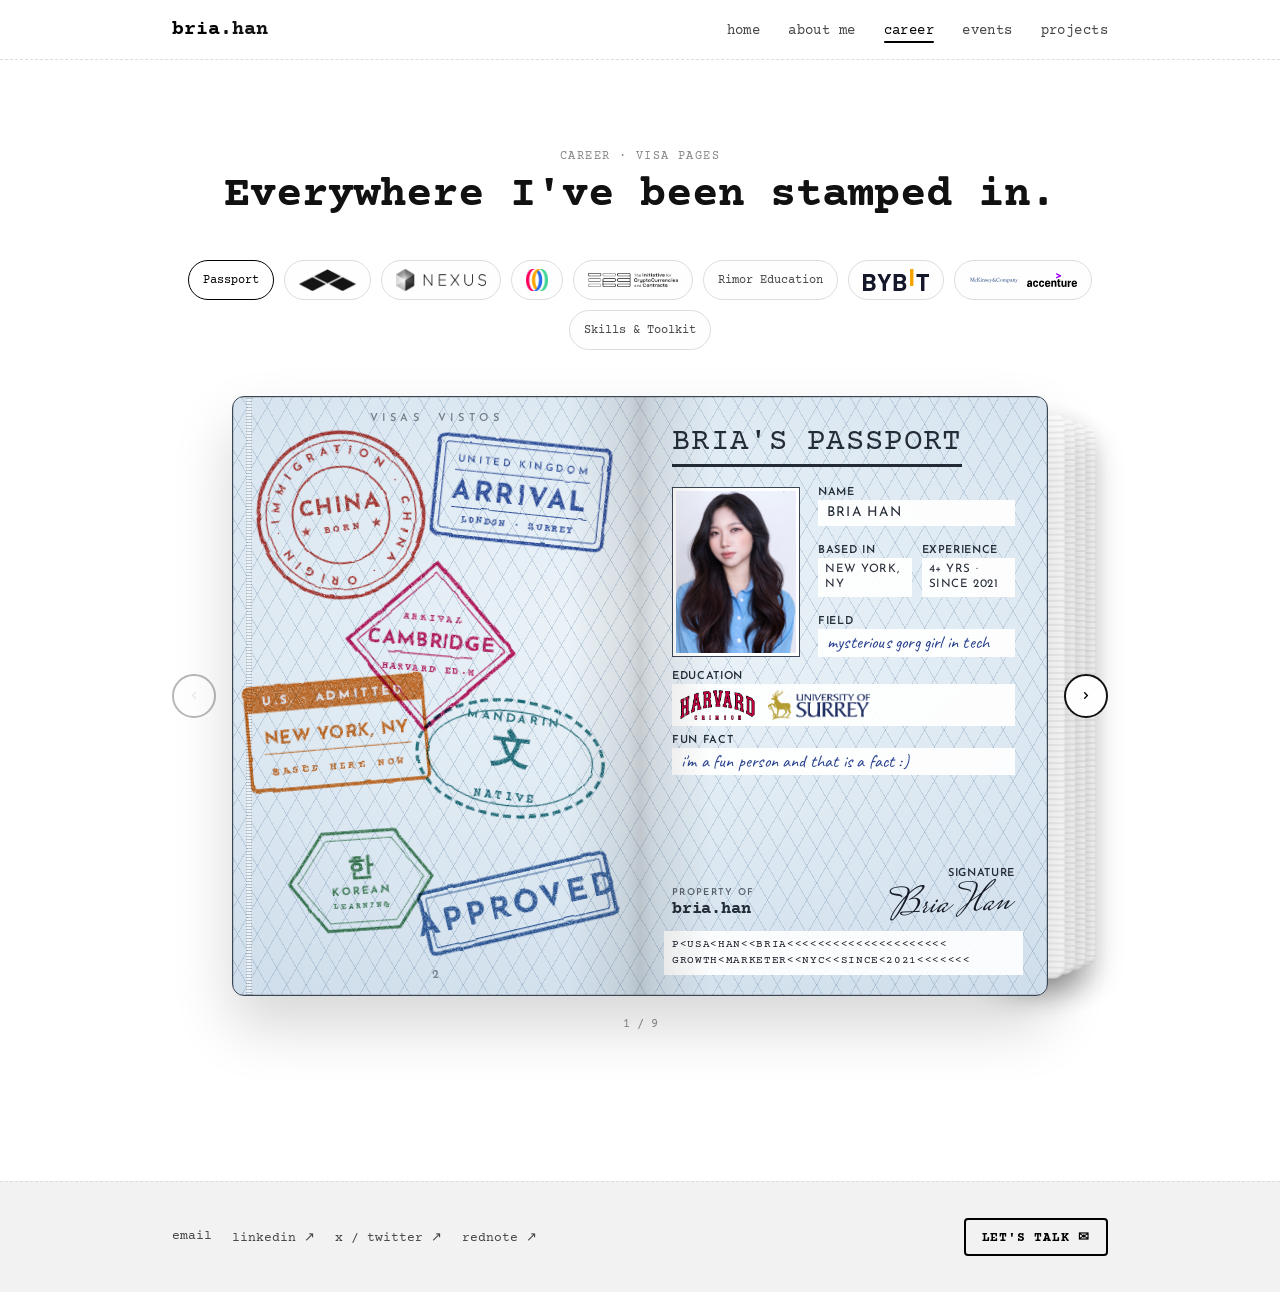
==== commit dcb7c761: "Redesign career passport page to look like a real passport Blue guilloche-lattice paper, overlapping" ====
--- a/career.html
+++ b/career.html
@@ -5,10 +5,27 @@
 <meta name="viewport" content="width=device-width, initial-scale=1">
 <title>Career — Bria Han</title>
 <meta name="description" content="Every role, stamped like a visa page — flip through it like a real passport.">
+<link rel="preconnect" href="https://fonts.googleapis.com">
+<link rel="preconnect" href="https://fonts.gstatic.com" crossorigin>
+<link href="https://fonts.googleapis.com/css2?family=Josefin+Sans:wght@300;400;600;700&family=Permanent+Marker&family=Mrs+Saint+Delafield&display=swap" rel="stylesheet">
 <link rel="stylesheet" href="css/style.css?v=1788331690">
-<link rel="stylesheet" href="css/career.css?v=1788986525">
+<link rel="stylesheet" href="css/career.css?v=1792200200">
 </head>
 <body>
+
+<!-- shared rubber-stamp ink texture: speckled gaps + slightly wobbly edges.
+     Zero-size (not display:none) so the filter still resolves in Safari/Firefox. -->
+<svg width="0" height="0" style="position:absolute" aria-hidden="true" focusable="false">
+  <defs>
+    <filter id="inkRough" x="-5%" y="-5%" width="110%" height="110%">
+      <feTurbulence type="fractalNoise" baseFrequency="0.035" numOctaves="2" seed="4" result="warp"/>
+      <feDisplacementMap in="SourceGraphic" in2="warp" scale="3" xChannelSelector="R" yChannelSelector="G" result="wobbly"/>
+      <feTurbulence type="fractalNoise" baseFrequency="0.9" numOctaves="2" seed="9" result="grain"/>
+      <feColorMatrix in="grain" type="matrix" values="0 0 0 0 0  0 0 0 0 0  0 0 0 0 0  0 0 0 -2.2 2.1" result="gaps"/>
+      <feComposite in="wobbly" in2="gaps" operator="in"/>
+    </filter>
+  </defs>
+</svg>
 
 <nav class="site-nav">
 <div class="nav-inner">
@@ -63,6 +80,6 @@
 
 <script src="https://cdn.jsdelivr.net/npm/gsap@3/dist/gsap.min.js"></script>
 <script src="js/main.js?v=1788331690"></script>
-<script src="js/career.js?v=1788986160"></script>
+<script src="js/career.js?v=1792200200"></script>
 </body>
 </html>
--- a/css/career.css
+++ b/css/career.css
@@ -262,147 +262,138 @@
 .visa-page--stamp .visa-dates{ font-family: var(--font-mono); font-size: 13px; color: var(--ink-soft); }
 .visa-page--stamp .visa-company{ font-family: var(--font-display); font-weight:700; font-size: 22px; }
 
-/* ---------- page 1: the passport bio-data spread, pink paper ---------- */
+/* ---------- page 1: the passport bio-data spread ----------
+   Modelled on a real booklet: pale blue-grey stock printed with a
+   guilloche security lattice, rubber-stamp visas inked straight onto the
+   page, and flat printed data fields (no form-input chrome). */
+.visa-spread.is-passport-page,
+.flip-leaf.is-passport-page{
+  --pp-ink: #232b36;
+  --pp-line: rgba(70,110,150,.2);
+  background-color: #d9e6f0;
+  background-image:
+    repeating-linear-gradient(60deg,  var(--pp-line) 0 1px, transparent 1px 17px),
+    repeating-linear-gradient(-60deg, var(--pp-line) 0 1px, transparent 1px 17px),
+    radial-gradient(120% 90% at 50% 38%, #edf4f9 0%, #d3e1ed 70%, #c6d7e5 100%);
+}
 .visa-spread.is-passport-page{
-  background-color: color-mix(in srgb, var(--stampc-pink) 14%, var(--paper-card));
-  /* a real passport's two facing leaves are the same physical size — the
-     1fr/1.2fr split elsewhere is tuned for text-heavy role pages, not this one */
+  /* a real passport's two facing leaves are the same physical size */
   grid-template-columns: 1fr 1fr;
-}
+  border-color: #3b4656;
+}
+.flip-leaf.is-passport-page{ box-shadow: 0 30px 60px rgba(0,0,0,0.16), inset 0 0 0 1px #3b4656; }
+/* the shared passport-paper double rule reads as stationery, not a visa page */
+.visa-spread.is-passport-page::after,
+.flip-leaf.is-passport-page::after{ background: repeating-linear-gradient(180deg, rgba(60,80,100,0.22) 0 1.5px, rgba(238,244,249,0.95) 1.5px 3px); }
+
 .visa-page--passport-stamps{
-  border-right: 2px dashed var(--line);
-  display: flex; flex-wrap: wrap; align-items: center; justify-content: center;
-  gap: 18px 22px;
-}
-.visa-page--passport-stamps .stamp{ width: 132px; height: 128px; }
+  position: relative;
+  padding: 0;
+  border-right: 0;
+  overflow: hidden;
+}
+.pp-page-head{
+  position: absolute; top: 16px; left: 0; right: 0;
+  display: flex; justify-content: center; gap: 14px;
+  font-family: 'Josefin Sans', sans-serif; font-weight: 600;
+  font-size: 11px; letter-spacing: .42em;
+  color: rgba(35,43,54,.55);
+}
+.pp-page-num{
+  position: absolute; bottom: 14px; left: 0; right: 0; text-align: center;
+  font-family: 'Josefin Sans', sans-serif; font-weight: 600; font-size: 12px;
+  letter-spacing: .2em; color: rgba(35,43,54,.5);
+}
+
+/* rubber-stamp visas — absolutely scattered and overlapping like the real
+   thing; multiply blending lets the lattice and neighbouring inks show through */
+.ink-stamp{
+  position: absolute;
+  left: var(--x); top: var(--y);
+  width: var(--w);
+  color: var(--ink);
+  transform: rotate(var(--rot, 0deg));
+  mix-blend-mode: multiply;
+  opacity: 1;
+  cursor: pointer;
+  transition: opacity .2s ease;
+}
+.ink-stamp svg{ display: block; width: 100%; height: auto; overflow: visible; }
+.ink-stamp:hover{ opacity: 1; }
+.ink-stamp--static{ pointer-events: none; cursor: default; }
 
 .visa-page--passport-id{
   position: relative;
   display: flex;
   flex-direction: column;
-  padding-top: 24px;
-  padding-bottom: 20px;
+  padding: 30px 32px 20px;
   overflow: hidden;
-  isolation: isolate;
-}
-/* fine security-print dot pattern — the "this is an official document" cue */
-.visa-page--passport-id::before{
-  content: '';
-  position: absolute;
-  inset: 14px;
-  border: 1px solid color-mix(in srgb, var(--stampc-pink) 45%, var(--ink));
-  outline: 1px solid color-mix(in srgb, var(--stampc-pink) 25%, var(--ink));
-  outline-offset: 4px;
-  background-image: radial-gradient(color-mix(in srgb, var(--stampc-pink) 35%, var(--ink)) .5px, transparent .5px);
-  background-size: 8px 8px;
-  background-position: -4px -4px;
-  opacity: .5;
-  pointer-events: none;
-  z-index: -1;
-}
-/* a laminate sheen sweeping across the page, like light catching plastic */
-.visa-page--passport-id::after{
-  content: '';
-  position: absolute;
-  inset: 0;
-  background: linear-gradient(115deg, transparent 40%, rgba(255,255,255,0.55) 50%, transparent 60%);
-  pointer-events: none;
-  z-index: -1;
-}
-.passport-chip{
-  position: absolute;
-  top: 30px; right: 30px;
-  width: 34px; height: 26px;
-  border-radius: 4px;
-  background: linear-gradient(135deg, #ecd394 0%, #c9a45f 100%);
-  box-shadow: inset 0 0 0 1px rgba(0,0,0,0.15);
-}
-.passport-chip::before{
-  content: '';
-  position: absolute;
-  inset: 5px;
-  border: 1px solid rgba(0,0,0,0.2);
-  border-radius: 2px;
-  background-image:
-    linear-gradient(rgba(0,0,0,0.15) 1px, transparent 1px),
-    linear-gradient(90deg, rgba(0,0,0,0.15) 1px, transparent 1px);
-  background-size: 6px 6px;
-}
-.passport-id-title{
-  font-family: var(--font-display);
-  font-weight: 800;
-  font-size: 24px;
-  letter-spacing: .03em;
+  font-family: 'Josefin Sans', sans-serif;
+}
+.pid-title{
+  align-self: flex-start;
+  font-family: 'Permanent Marker', var(--font-display), cursive;
+  font-size: 31px;
+  line-height: 1.05;
+  letter-spacing: .01em;
   text-transform: uppercase;
-  text-shadow: 0 1px 0 rgba(255,255,255,0.6);
-  border-bottom: 2px solid var(--ink);
-  display: inline-block;
-  padding-bottom: 3px;
-  margin-bottom: 12px;
-}
-.passport-id-head{ display: flex; gap: 16px; align-items: flex-start; margin-bottom: 10px; }
-.passport-id-head .passport-field{ flex: 1; margin-bottom: 0; align-self: flex-end; }
-.passport-id-photo{
+  color: var(--pp-ink, #232b36);
+  border-bottom: 3px solid var(--pp-ink, #232b36);
+  padding-bottom: 4px;
+  margin-bottom: 20px;
+}
+.pid-main{ display: flex; gap: 18px; align-items: stretch; margin-bottom: 14px; }
+.pid-photo{
   flex: none;
-  width: 100px; height: 120px;
-  border-radius: 4px;
-  border: 2px solid var(--ink);
-  box-shadow: 0 3px 8px rgba(0,0,0,0.18);
-  overflow: hidden;
-}
-.passport-id-photo img{ width: 100%; height: 100%; object-fit: cover; }
-.passport-mrz{
-  margin-top: auto;
-  padding-top: 10px;
-  border-top: 1px dashed color-mix(in srgb, var(--stampc-pink) 40%, var(--ink));
-  font-family: var(--font-mono);
+  width: 128px;
+  align-self: flex-start;
+  padding: 3px;
+  background: #fff;
+  border: 1px solid #3b4656;
+}
+.pid-photo img{ display: block; width: 100%; height: 162px; object-fit: cover; object-position: center top; }
+.pid-fields{ flex: 1; min-width: 0; display: flex; flex-direction: column; justify-content: space-between; }
+.pid-field{ margin-bottom: 9px; }
+.pid-fields .pid-field:last-child{ margin-bottom: 0; }
+.pid-field-row{ display: flex; gap: 10px; margin-bottom: 9px; }
+.pid-field-row .pid-field{ flex: 1; min-width: 0; margin-bottom: 0; }
+.pid-label{
+  font-weight: 600;
   font-size: 11px;
-  letter-spacing: .1em;
-  color: var(--ink-soft);
-  line-height: 1.5;
-  word-break: break-all;
-}
-.passport-field{ margin-bottom: 9px; }
-.passport-field .label{ margin-bottom: 3px; }
-.passport-box{
-  background: #fff;
-  border: 1px solid var(--line);
-  border-radius: 4px;
-  padding: 6px 10px;
-  font-family: var(--font-mono);
-  font-size: 13px;
-  color: var(--ink);
-}
-/* the one field that isn't official — a little personality snuck onto
-   an otherwise deadpan document, in the same handwriting used elsewhere
-   on the site for anything personal rather than administrative */
-.passport-box--fun{
+  letter-spacing: .06em;
+  text-transform: uppercase;
+  color: var(--pp-ink, #232b36);
+  margin-bottom: 2px;
+}
+/* values are printed on a plain white strip, like the reference booklet */
+.pid-bar{
+  background: rgba(255,255,255,.93);
+  padding: 4px 9px;
+  font-weight: 400;
+  font-size: 13.5px;
+  letter-spacing: .09em;
+  line-height: 1.35;
+  color: var(--pp-ink, #232b36);
+}
+.pid-field-row .pid-bar{ font-size: 11.5px; letter-spacing: .05em; padding: 4px 7px; }
+/* the two lines that aren't official data are "filled in by hand", ballpoint-blue */
+.pid-bar--hand{
   font-family: var(--font-hand);
-  font-size: 17px;
-  color: var(--stampc-pink);
-}
-.passport-field-row{ display: flex; gap: 12px; }
-.passport-field-row .passport-field{ flex: 1; margin-bottom: 9px; }
-.passport-box--edu{ padding: 6px 10px; }
-.edu-logos{ display: flex; gap: 12px; margin-top: 4px; flex-wrap: wrap; align-items: center; }
+  font-size: 18px;
+  letter-spacing: .01em;
+  line-height: 1.2;
+  color: #28418f;
+  padding-top: 3px; padding-bottom: 3px;
+}
+.pid-bar--edu{ padding: 5px 8px; }
+.edu-logos{ display: flex; gap: 12px; flex-wrap: wrap; align-items: center; }
 .edu-logo-item{
   position: relative;
-  height: 40px;
-  border-radius: 6px;
-  background: #fff;
-  border: 1px solid var(--line);
+  height: 32px;
   display: flex; align-items: center; justify-content: center;
-  padding: 6px 12px;
   cursor: default;
 }
-.edu-logo-item img{ height: 100%; width: auto; max-width: 140px; object-fit: contain; display: block; }
-.edu-text-logo{
-  font-family: var(--font-display);
-  font-weight: 800;
-  font-size: 14px;
-  letter-spacing: .02em;
-  white-space: nowrap;
-}
+.edu-logo-item img{ height: 100%; width: auto; max-width: 130px; object-fit: contain; display: block; }
 .edu-degree{
   position: absolute;
   bottom: 120%;
@@ -420,33 +411,58 @@
   transition: opacity .2s ease, transform .2s ease;
   z-index: 5;
 }
-.edu-logo-item:hover .edu-degree{
-  opacity: 1;
-  transform: translateX(-50%) translateY(0);
-}
-.passport-signature-row{
-  margin-top: 10px;
+.edu-logo-item:hover .edu-degree{ opacity: 1; transform: translateX(-50%) translateY(0); }
+
+.pid-foot{
+  margin-top: auto;
   display: flex;
   align-items: flex-end;
   justify-content: space-between;
   gap: 16px;
-}
-.passport-property{
+  padding-bottom: 10px;
+}
+.pid-property{
+  font-weight: 600;
+  font-size: 9.5px;
+  letter-spacing: .14em;
+  color: rgba(35,43,54,.7);
+  line-height: 1.3;
+}
+.pid-property strong{
+  display: block;
+  font-family: var(--font-display);
+  font-weight: 800;
+  font-size: 17px;
+  letter-spacing: -.01em;
+  text-transform: none;
+  color: var(--pp-ink, #232b36);
+}
+.pid-sig{ text-align: right; }
+.pid-sig .pid-label{ margin-bottom: 6px; }
+.pid-sig-script{
+  font-family: 'Mrs Saint Delafield', 'Caveat', cursive;
+  font-size: 40px;
+  line-height: .9;
+  color: #151a24;
+  transform: rotate(-3deg);
+  transform-origin: right bottom;
+  padding-right: 4px;
+}
+/* machine-readable zone, printed on a white strip across the foot */
+.pid-mrz{
+  margin: 0 -8px;
+  padding: 6px 8px;
+  background: rgba(255,255,255,.9);
   font-family: var(--font-mono);
-  font-size: 10px;
-  color: var(--muted);
-  line-height: 1.4;
-}
-.passport-property strong{ color: var(--ink); font-family: var(--font-display); }
-.passport-signature{
-  font-family: var(--font-hand);
-  font-size: 26px;
-  color: var(--ink);
-  border-bottom: 1px solid var(--ink);
-  padding-bottom: 2px;
+  font-size: 11px;
+  letter-spacing: .06em;
+  line-height: 1.45;
+  color: #1a2029;
+  white-space: nowrap;
+  overflow: hidden;
 }
 @media (max-width: 760px){
-  .visa-page--passport-stamps{ border-right: none; border-bottom: 2px dashed var(--line); }
+  .visa-page--passport-stamps{ min-height: 600px; }
 }
 
 .visa-page--detail .label{ margin-bottom: 4px; }
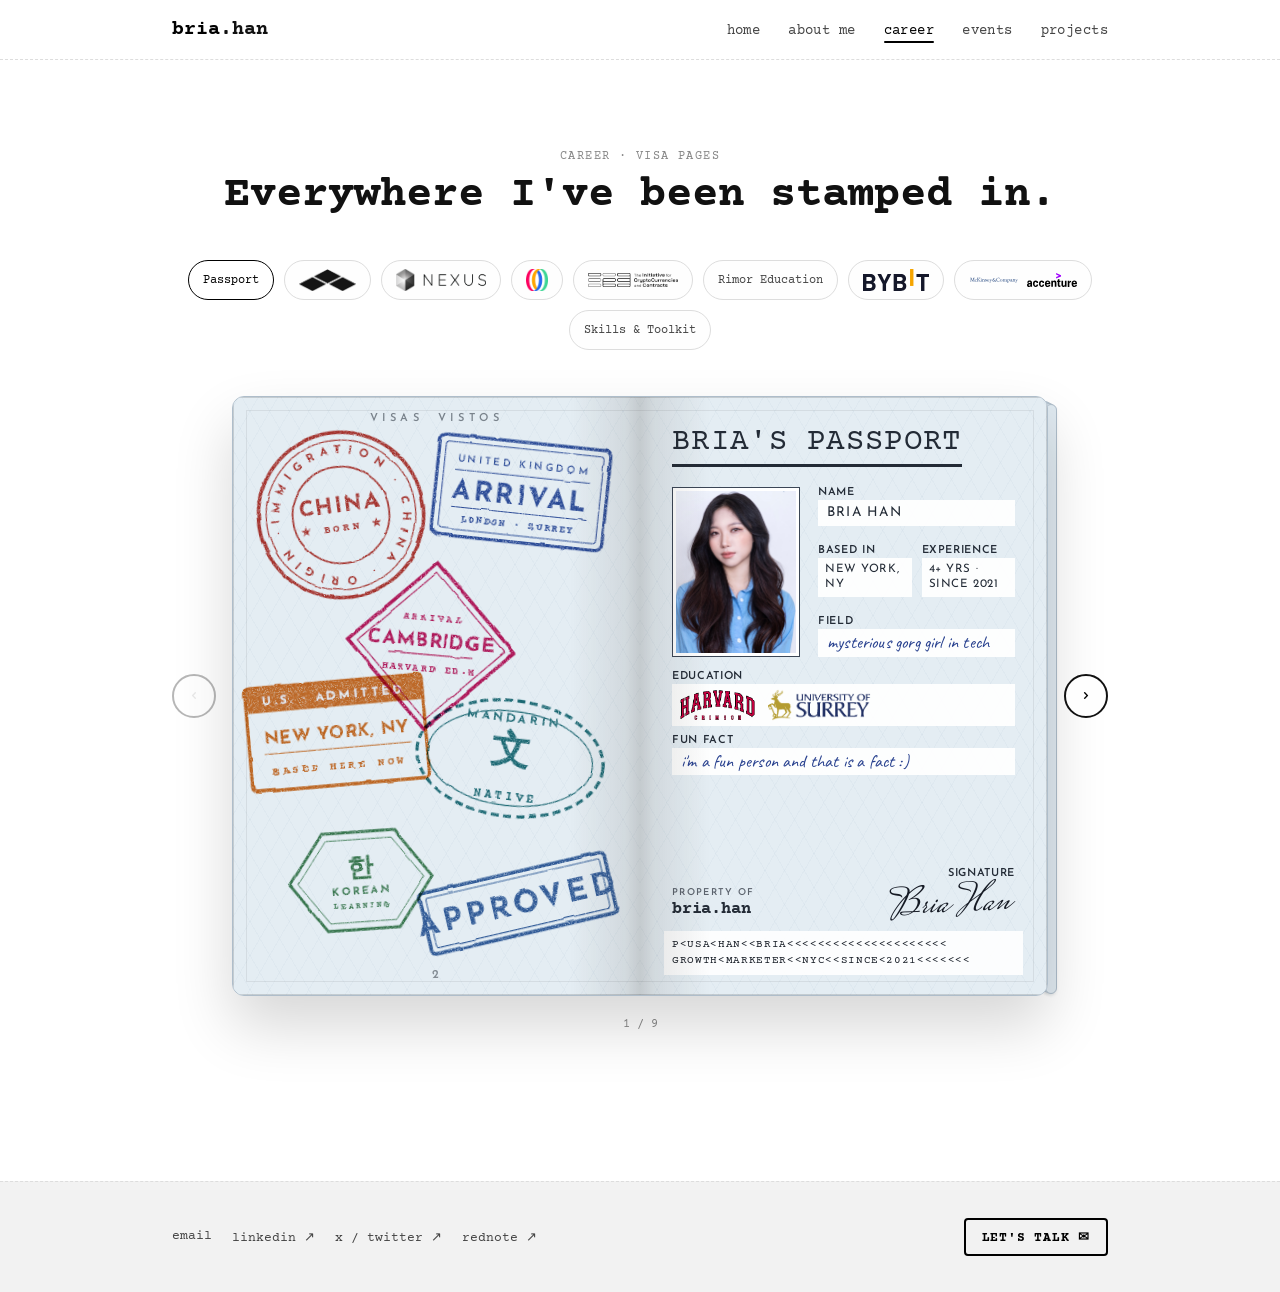
==== commit 82535c45: "Publish pink textured About Me letter and consistent passport pages" ====
--- a/career.html
+++ b/career.html
@@ -8,8 +8,8 @@
 <link rel="preconnect" href="https://fonts.googleapis.com">
 <link rel="preconnect" href="https://fonts.gstatic.com" crossorigin>
 <link href="https://fonts.googleapis.com/css2?family=Josefin+Sans:wght@300;400;600;700&family=Permanent+Marker&family=Mrs+Saint+Delafield&display=swap" rel="stylesheet">
-<link rel="stylesheet" href="css/style.css?v=1788331690">
-<link rel="stylesheet" href="css/career.css?v=1792200200">
+<link rel="stylesheet" href="css/style.css?v=shared-paper">
+<link rel="stylesheet" href="css/career.css?v=clean-passport">
 </head>
 <body>
 
@@ -80,6 +80,6 @@
 
 <script src="https://cdn.jsdelivr.net/npm/gsap@3/dist/gsap.min.js"></script>
 <script src="js/main.js?v=1788331690"></script>
-<script src="js/career.js?v=1792200200"></script>
+<script src="js/career.js?v=page-turn"></script>
 </body>
 </html>
--- a/css/career.css
+++ b/css/career.css
@@ -54,7 +54,7 @@
 .visa-arrow:hover{ background: var(--ink); color: var(--paper); }
 .visa-arrow:disabled{ opacity: .3; pointer-events:none; }
 
-/* the stage establishes the 3D space; spread + flip-leaf are stacked inside it */
+/* the stage establishes the 3D space; spread and turning sheet are stacked inside it */
 .book-stage{
   flex: 1;
   position: relative;
@@ -62,47 +62,32 @@
   perspective: 2000px;
 }
 
-/* the rest of the book — pages you've already read (left) and pages still
-   to come (right), each just barely peeking out from behind the open
-   spread, fanned back into the distance. Click one to jump straight to it. */
+/* Thin fore-edges share the paper stock used by the live and turning pages. */
 .book-stack{
   position: absolute;
-  top: 3%;
-  bottom: 3%;
-  width: 70px;
-  transform-style: preserve-3d;
+  top: 5px;
+  bottom: 5px;
+  width: 12px;
   pointer-events: none;
 }
-.book-stack--right{ right: -16px; }
-.book-stack--left{ left: -16px; }
+.book-stack--left{ left: -3px; }
+.book-stack--right{ right: -3px; }
 .book-stack-page{
   position: absolute;
   inset: 0;
-  border-radius: var(--radius-md);
-  background:
-    repeating-linear-gradient(180deg, rgba(0,0,0,0.06) 0 2px, transparent 2px 6px),
-    var(--paper-card);
-  /* real page-cut edges catch light along the top and sit in shadow along
-     the bottom — without this each sliver reads as a flat swatch, not a
-     stack of actual paper with thickness */
-  box-shadow:
-    0 16px 32px rgba(0,0,0,0.16),
-    inset 0 1px 0 rgba(255,255,255,0.8),
-    inset 0 -3px 4px -2px rgba(0,0,0,0.18);
+  border: 1px solid #aebdca;
+  border-radius: 8px;
+  background: #dfe9f0;
+  box-shadow: 0 2px 3px #24344312;
   pointer-events: auto;
   cursor: pointer;
-  transition: transform .3s ease;
 }
 .book-stack--right .book-stack-page{
-  border-left: 5px solid var(--c, var(--line));
-  transform: translateX(calc(var(--i) * 17px)) translateZ(calc(var(--i) * -30px)) rotateY(-9deg);
+  transform: translateX(calc(var(--i) * 2px)) translateY(calc(var(--i) * 1px));
 }
 .book-stack--left .book-stack-page{
-  border-right: 5px solid var(--c, var(--line));
-  transform: translateX(calc(var(--i) * -17px)) translateZ(calc(var(--i) * -30px)) rotateY(9deg);
-}
-.book-stack--right .book-stack-page:hover{ transform: translateX(calc(var(--i) * 17px + 6px)) translateZ(calc(var(--i) * -30px)) rotateY(-13deg); }
-.book-stack--left .book-stack-page:hover{ transform: translateX(calc(var(--i) * -17px - 6px)) translateZ(calc(var(--i) * -30px)) rotateY(13deg); }
+  transform: translateX(calc(var(--i) * -2px)) translateY(calc(var(--i) * 1px));
+}
 @media (max-width: 760px){
   .book-stack{ display: none; }
 }
@@ -110,7 +95,7 @@
 .visa-spread{
   position: relative;
   display: grid;
-  grid-template-columns: 1fr 1.2fr;
+  grid-template-columns: repeat(2, minmax(0, 1fr));
   /* every real page in a book is the same physical size regardless of how
      much is printed on it — a fixed height (not min-height) is what makes
      that true here too. 600px comfortably fits the busiest page (the
@@ -124,8 +109,6 @@
   border-radius: var(--radius-md);
   box-shadow: 0 30px 60px rgba(0,0,0,0.16);
   overflow: hidden;
-  transition: transform .18s ease-out;
-  will-change: transform;
 }
 .visa-page--detail,
 .visa-page--skills,
@@ -135,17 +118,6 @@
      silently growing the whole book again */
   max-height: 600px;
   overflow-y: auto;
-}
-/* the fore-edge — a sliver of many thin bound pages, the detail that
-   sells "this is one page of a whole book," not a single flat card */
-.visa-spread::after,
-.flip-leaf::after{
-  content: '';
-  position: absolute;
-  right: 0; top: 0; bottom: 0;
-  width: 6px;
-  background: repeating-linear-gradient(180deg, rgba(120,100,70,0.2) 0 1.5px, rgba(250,245,235,0.95) 1.5px 3px);
-  pointer-events: none;
 }
 /* the spine — a real open book isn't flat; the paper bows away from the
    binding, so the gutter reads as a soft valley, darkest right at the
@@ -158,15 +130,6 @@
   z-index: 6;
   pointer-events: none;
   background: linear-gradient(90deg,
-    transparent calc(45.45% - 70px),
-    rgba(30,20,10,0.09) calc(45.45% - 14px),
-    rgba(30,20,10,0.16) 45.45%,
-    rgba(30,20,10,0.09) calc(45.45% + 14px),
-    transparent calc(45.45% + 70px)
-  );
-}
-.visa-spread.is-passport-page::before{
-  background: linear-gradient(90deg,
     transparent calc(50% - 70px),
     rgba(30,20,10,0.09) calc(50% - 14px),
     rgba(30,20,10,0.16) 50%,
@@ -178,70 +141,26 @@
 .book-stage.at-left-edge{ cursor: w-resize; }
 .book-stage.at-right-edge{ cursor: e-resize; }
 
-/* the flipping leaf is now only the RIGHT page — a real book's left page
-   never moves when you turn forward, so the left page just sits there
-   and its content updates underneath while only the right one turns.
-   Size/position are set inline in JS to match the real right page's rect
-   exactly; the leaf's own left edge is therefore always the true spine,
-   so it can pivot at a flat 0% with no per-page-type origin math needed. */
-.flip-leaf{
-  position: absolute;
-  z-index: 15;
-  transform-origin: 0% center;
-  transform-style: preserve-3d;
+/* The leaf and its paper faces occupy the same boxes as the live spread. */
+.turn-sheet, .visa-page.turn-face{ position: absolute; pointer-events: none; }
+.turn-sheet{ z-index: 15; transform-style: preserve-3d; }
+.visa-page.turn-face{
+  inset: 0;
+  overflow: hidden;
   backface-visibility: hidden;
-  pointer-events: none;
-  will-change: transform, box-shadow;
-  box-shadow: 0 30px 60px rgba(0,0,0,0.16);
   background: var(--paper-card);
-  border-radius: 0 var(--radius-md) var(--radius-md) 0;
-  overflow: hidden;
-}
-.flip-leaf.is-passport-page{
-  background-color: color-mix(in srgb, var(--stampc-pink) 14%, var(--paper-card));
-}
-/* the turning page's own shadow near its hinge — one-sided, since the
-   rest of the gutter valley stays with the static left page below it */
-.flip-leaf::before{
-  content: '';
+}
+.turn-face--back{ transform: rotateY(180deg); }
+.visa-page.turn-face--revealed{ inset: auto; z-index: 14; }
+
+.turn-shade{
   position: absolute;
   inset: 0;
-  z-index: 6;
-  pointer-events: none;
-  background: linear-gradient(90deg, rgba(30,20,10,0.18) 0, rgba(30,20,10,0.08) 40px, transparent 100px);
-}
-/* a soft shading overlay GSAP fades in/out over the course of the flip —
-   the "light catching the paper as it curls" cue, timed against the actual
-   rotation progress rather than a fixed-duration CSS keyframe. A real
-   element (not ::after) since GSAP can't animate pseudo-elements directly. */
-.flip-leaf-glow{
-  position: absolute;
-  inset: 0;
-  pointer-events: none;
+  background: linear-gradient(90deg, #382b20, transparent 75%);
   opacity: 0;
-  background-size: 260% 100%;
-  background-repeat: no-repeat;
-}
-.flip-leaf-glow--next{
-  background-image: linear-gradient(90deg, transparent 30%, rgba(20,12,5,0.42) 46%, rgba(255,255,255,0.32) 54%, transparent 70%);
-  background-position: 100% 0;
-}
-.flip-leaf-glow--prev{
-  background-image: linear-gradient(270deg, transparent 30%, rgba(20,12,5,0.42) 46%, rgba(255,255,255,0.32) 54%, transparent 70%);
-  background-position: 100% 0;
-}
-/* the blank back of the page — pre-rotated 180°, so it only becomes visible
-   once the leaf has turned past vertical, instead of the page just vanishing
-   mid-flip (backface-visibility:hidden on the front content above) */
-.flip-leaf-back{
-  position: absolute;
-  inset: 0;
-  background: var(--paper-card);
-  border-radius: 0 var(--radius-md) var(--radius-md) 0;
-  box-shadow: inset 0 0 0 1px var(--line);
-  backface-visibility: hidden;
-  transform: rotateY(180deg);
-}
+  z-index: 5;
+}
+.is-turning .visa-spread{ pointer-events: none; }
 
 .visa-page{ padding: 32px 30px; }
 .visa-page--stamp{
@@ -266,25 +185,10 @@
    Modelled on a real booklet: pale blue-grey stock printed with a
    guilloche security lattice, rubber-stamp visas inked straight onto the
    page, and flat printed data fields (no form-input chrome). */
-.visa-spread.is-passport-page,
-.flip-leaf.is-passport-page{
+.visa-spread.is-passport-page{
   --pp-ink: #232b36;
-  --pp-line: rgba(70,110,150,.2);
-  background-color: #d9e6f0;
-  background-image:
-    repeating-linear-gradient(60deg,  var(--pp-line) 0 1px, transparent 1px 17px),
-    repeating-linear-gradient(-60deg, var(--pp-line) 0 1px, transparent 1px 17px),
-    radial-gradient(120% 90% at 50% 38%, #edf4f9 0%, #d3e1ed 70%, #c6d7e5 100%);
-}
-.visa-spread.is-passport-page{
-  /* a real passport's two facing leaves are the same physical size */
-  grid-template-columns: 1fr 1fr;
-  border-color: #3b4656;
-}
-.flip-leaf.is-passport-page{ box-shadow: 0 30px 60px rgba(0,0,0,0.16), inset 0 0 0 1px #3b4656; }
-/* the shared passport-paper double rule reads as stationery, not a visa page */
-.visa-spread.is-passport-page::after,
-.flip-leaf.is-passport-page::after{ background: repeating-linear-gradient(180deg, rgba(60,80,100,0.22) 0 1.5px, rgba(238,244,249,0.95) 1.5px 3px); }
+  border-color: #aebdca;
+}
 
 .visa-page--passport-stamps{
   position: relative;
@@ -504,7 +408,9 @@
 }
 
 @media (max-width: 760px){
-  .visa-spread, .flip-leaf{ grid-template-columns: 1fr; }
+  .visa-spread{ grid-template-columns: minmax(0, 1fr); height: auto; }
+  .visa-spread::before{ display: none; }
+  .visa-page--detail, .visa-page--skills, .visa-page--passport-id{ max-height: none; }
   .visa-page--stamp{ border-right:none; border-bottom: 2px dashed var(--line); padding: 26px 24px; }
   .visa-book{ gap: 8px; }
   .visa-arrow{ width: 36px; height:36px; }
@@ -532,3 +438,165 @@
   font-family: var(--font-mono); font-size: 11px; color: var(--ink);
   border: 1.5px solid var(--ink); border-radius: 5px; padding: 5px 11px;
 }
+
+/* Shared printed treatment for the role and toolkit leaves. */
+.book-stage{
+  --passport-type: 'Josefin Sans', sans-serif;
+  --passport-ink: #232b36;
+  --passport-rule: #7b91a64d;
+  --passport-stock:
+    repeating-linear-gradient(60deg, #466e9607 0 1px, transparent 1px 17px),
+    repeating-linear-gradient(-60deg, #466e9607 0 1px, transparent 1px 17px),
+    linear-gradient(115deg, #f1f5f7, #e3ebf0);
+}
+.visa-page.visa-page--stamp,
+.visa-page.visa-page--detail,
+.visa-page.visa-page--skills{
+  min-width: 0;
+  font-family: var(--passport-type);
+  color: var(--passport-ink);
+  background: var(--passport-stock);
+}
+.visa-page--stamp{
+  border-right: 1px solid var(--passport-rule);
+  gap: 14px;
+}
+.visa-page--detail::before,
+.visa-page--skills::before{
+  display: block;
+  color: #596d7e;
+  font: 600 10px/1.3 var(--passport-type);
+  letter-spacing: .24em;
+  text-transform: uppercase;
+}
+.visa-page--detail::before{ content: 'Employment record'; margin-bottom: 26px; }
+.visa-page--skills::before{ content: 'Skills & qualifications'; margin-bottom: 4px; }
+.visa-page--stamp .visa-company{
+  max-width: 100%;
+  font: 600 25px/1.2 var(--passport-type);
+}
+.visa-page--stamp .visa-dates{
+  max-width: 100%;
+  font: 400 11px/1.6 var(--font-mono);
+  color: #45596a;
+}
+.visa-page--stamp .stamp{
+  width: min(190px, 100%);
+  min-height: 170px;
+  height: auto;
+  padding: 20px 15px;
+  flex-shrink: 0;
+  background: transparent;
+  box-shadow: none;
+  mix-blend-mode: multiply;
+}
+.visa-page--stamp .stamp-title{
+  font-family: var(--passport-type);
+  font-size: 16px;
+  line-height: 1.25;
+}
+.visa-page--detail .label,
+.visa-page--skills .label,
+.case-block .label{
+  font: 600 10px/1.4 var(--passport-type);
+  letter-spacing: .12em;
+  color: #506579;
+}
+.visa-page--detail .visa-role{
+  font: 600 25px/1.16 var(--passport-type);
+  margin: 6px 0 10px;
+}
+.visa-sub-purpose{
+  font: 400 14px/1.5 var(--passport-type);
+  color: #4a6071;
+  margin-bottom: 22px;
+}
+.visa-endorsements{ gap: 0; }
+.visa-endorsements li{
+  padding: 10px 0 10px 17px;
+  border-bottom: 1px solid #7b91a62b;
+  font: 400 15px/1.5 var(--passport-type);
+  color: var(--passport-ink);
+}
+.visa-endorsements li::before{
+  content: '·';
+  top: 10px;
+  color: #506579;
+}
+.case-toggle{
+  border: 0;
+  border-bottom: 1px solid #506579;
+  border-radius: 0;
+  padding: 5px 0;
+  background: transparent;
+  color: var(--passport-ink);
+  font: 600 13px/1.4 var(--passport-type);
+}
+.case-toggle:hover{ background: transparent; color: #28418f; }
+.case-study.open{ max-height: none; }
+.case-study-inner{ border-top: 1px solid var(--passport-rule); }
+.case-block p{
+  font: 400 15px/1.55 var(--passport-type);
+  color: var(--passport-ink);
+}
+.skills-row{
+  align-items: flex-start;
+  gap: 12px;
+  padding: 10px 0;
+  border-bottom: 1px solid var(--passport-rule);
+}
+.skills-row .sk-label{
+  width: 83px;
+  padding: 2px 0;
+  background: transparent !important;
+  color: #344e64;
+  text-align: left;
+  font: 600 11px/1.5 var(--passport-type);
+  letter-spacing: .02em;
+}
+.skills-row .sk-tags{ display: block; }
+.skills-row .sk-tags span{
+  display: inline;
+  padding: 0;
+  border: 0;
+  background: transparent;
+  color: var(--passport-ink);
+  font: 400 14px/1.55 var(--passport-type);
+}
+.skills-row .sk-tags span + span::before{ content: ' · '; color: #647a8d; }
+.skills-tools{ gap: 0; }
+.skills-tools span{
+  padding: 5px 10px 5px 0;
+  border: 0;
+  border-radius: 0;
+  color: #344e64;
+  font: 400 13px/1.4 var(--passport-type);
+}
+@media (max-width: 760px){
+  .visa-page--stamp{ min-height: 320px; border-right: 0; border-bottom: 1px solid var(--passport-rule); }
+  .visa-page--detail, .visa-page--skills{ padding: 28px 22px; }
+  .skills-row{ flex-direction: column; gap: 5px; }
+  .skills-row .sk-label{ width: auto; }
+}
+
+/* Identical paper on each physical leaf, including animation copies. */
+.book-stage{
+  --passport-paper:
+    repeating-linear-gradient(60deg, #466e9609 0 1px, transparent 1px 17px),
+    repeating-linear-gradient(-60deg, #466e9609 0 1px, transparent 1px 17px);
+}
+.visa-spread{
+  background: #e4edf3;
+  border-color: #aebdca;
+  isolation: isolate;
+}
+.visa-spread > .visa-page,
+.visa-page.turn-face{
+  --pp-ink: #232b36;
+  background-color: #e4edf3;
+  background-image: var(--passport-paper);
+  background-position: center;
+  color: #232b36;
+}
+.visa-page.turn-face--back,
+.visa-page.turn-face--revealed{ background-color: #e4edf3; }
